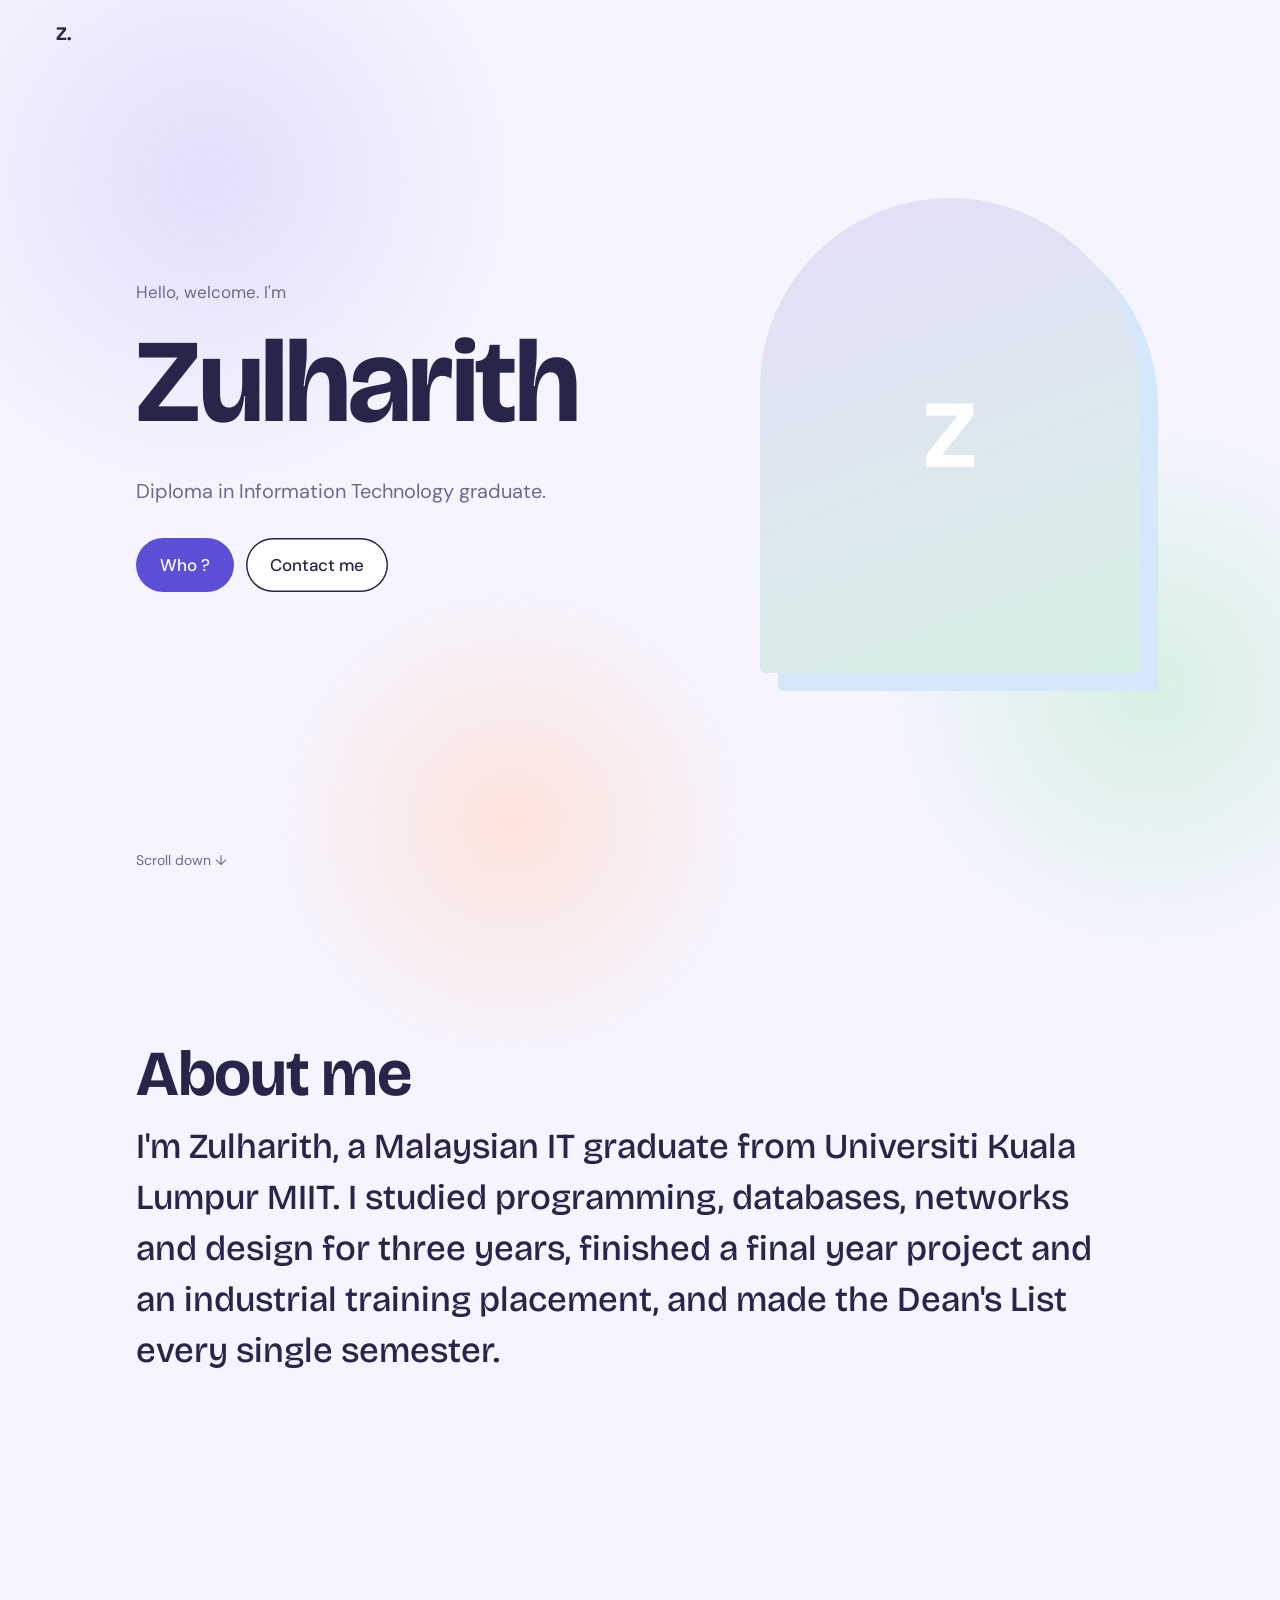
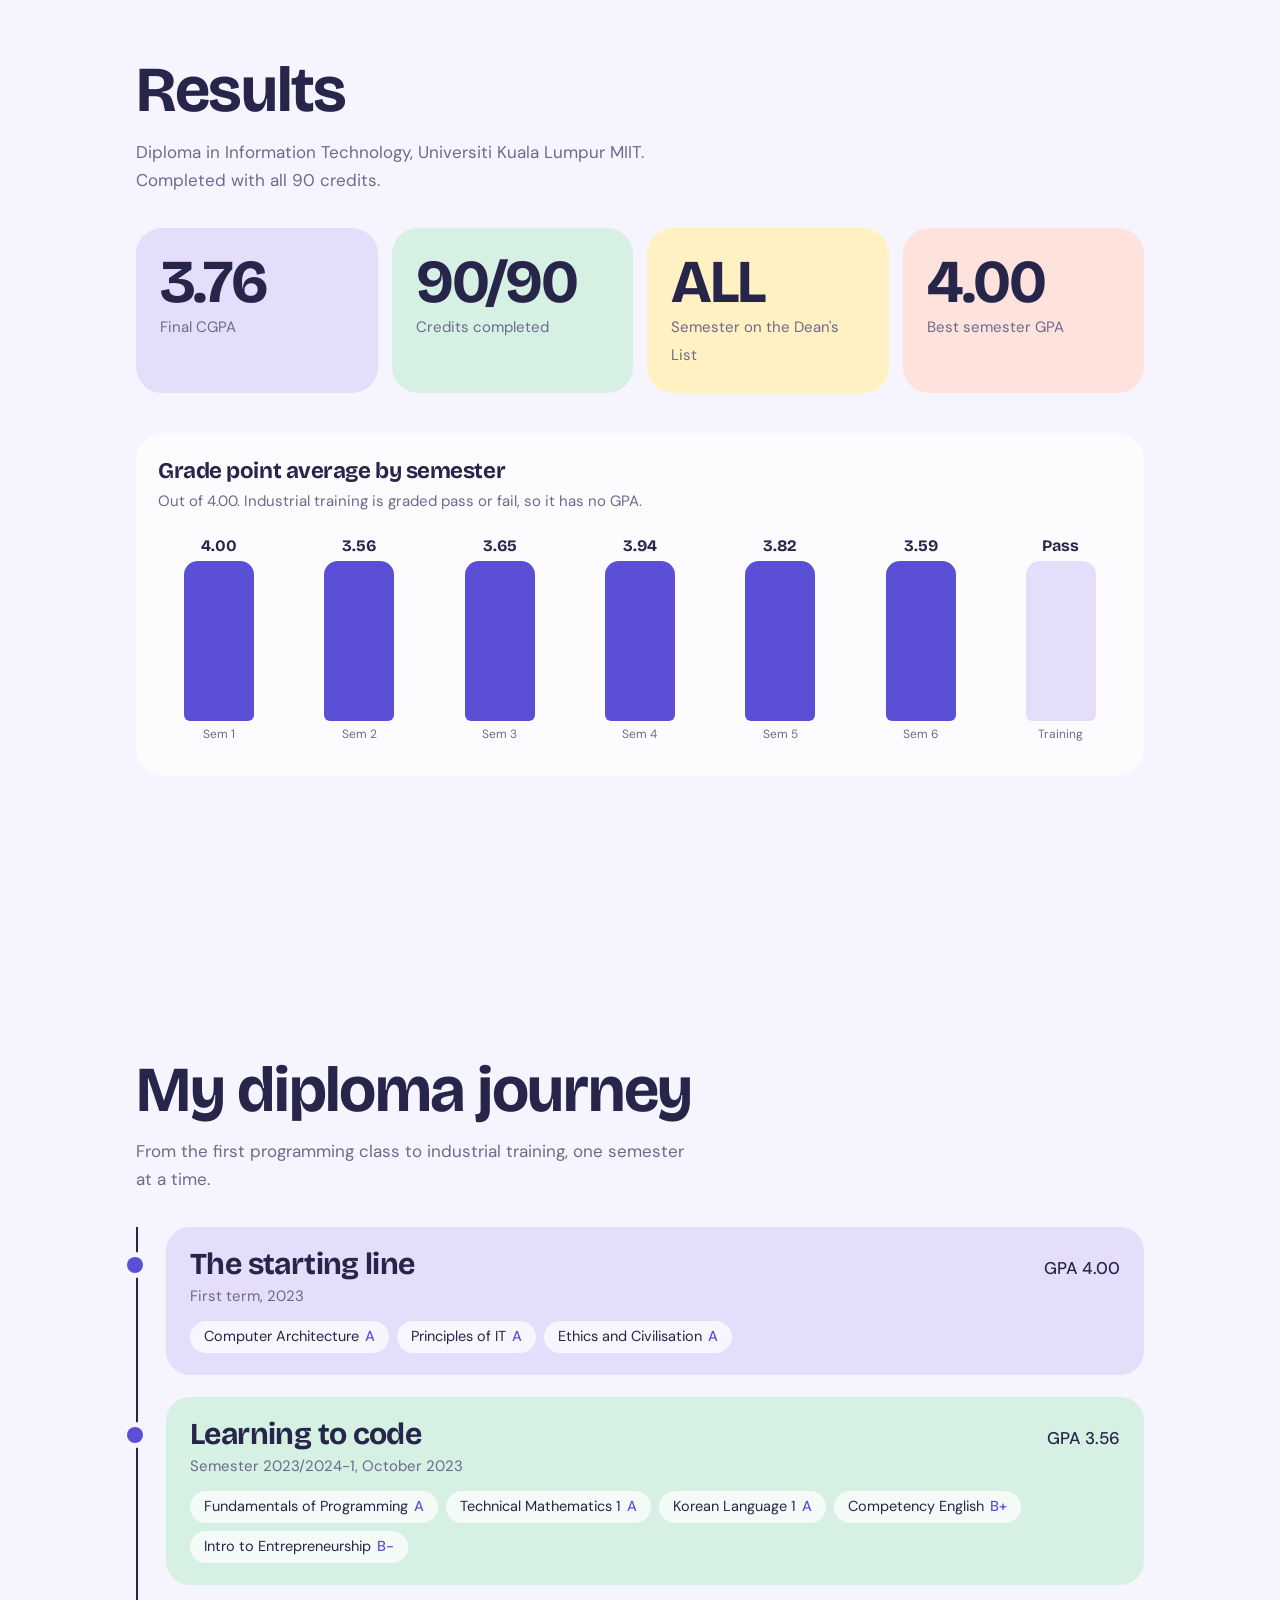
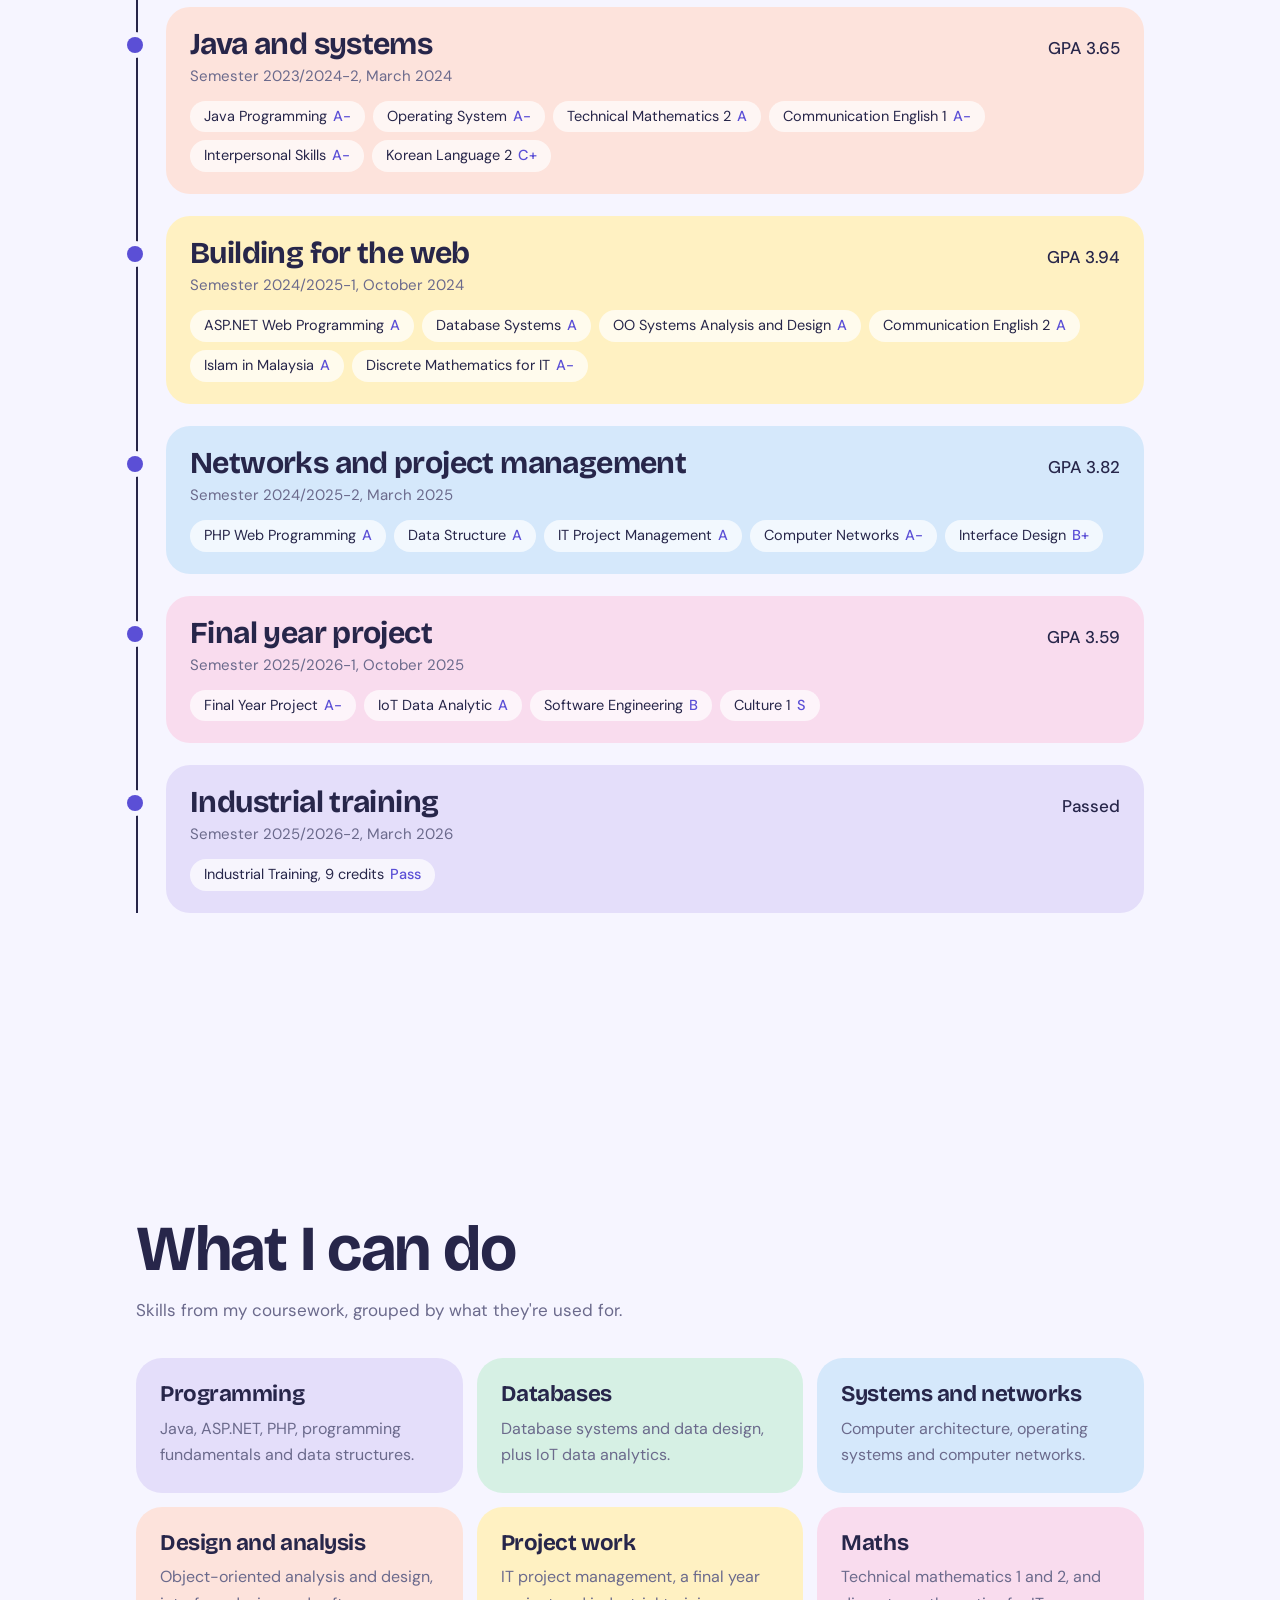
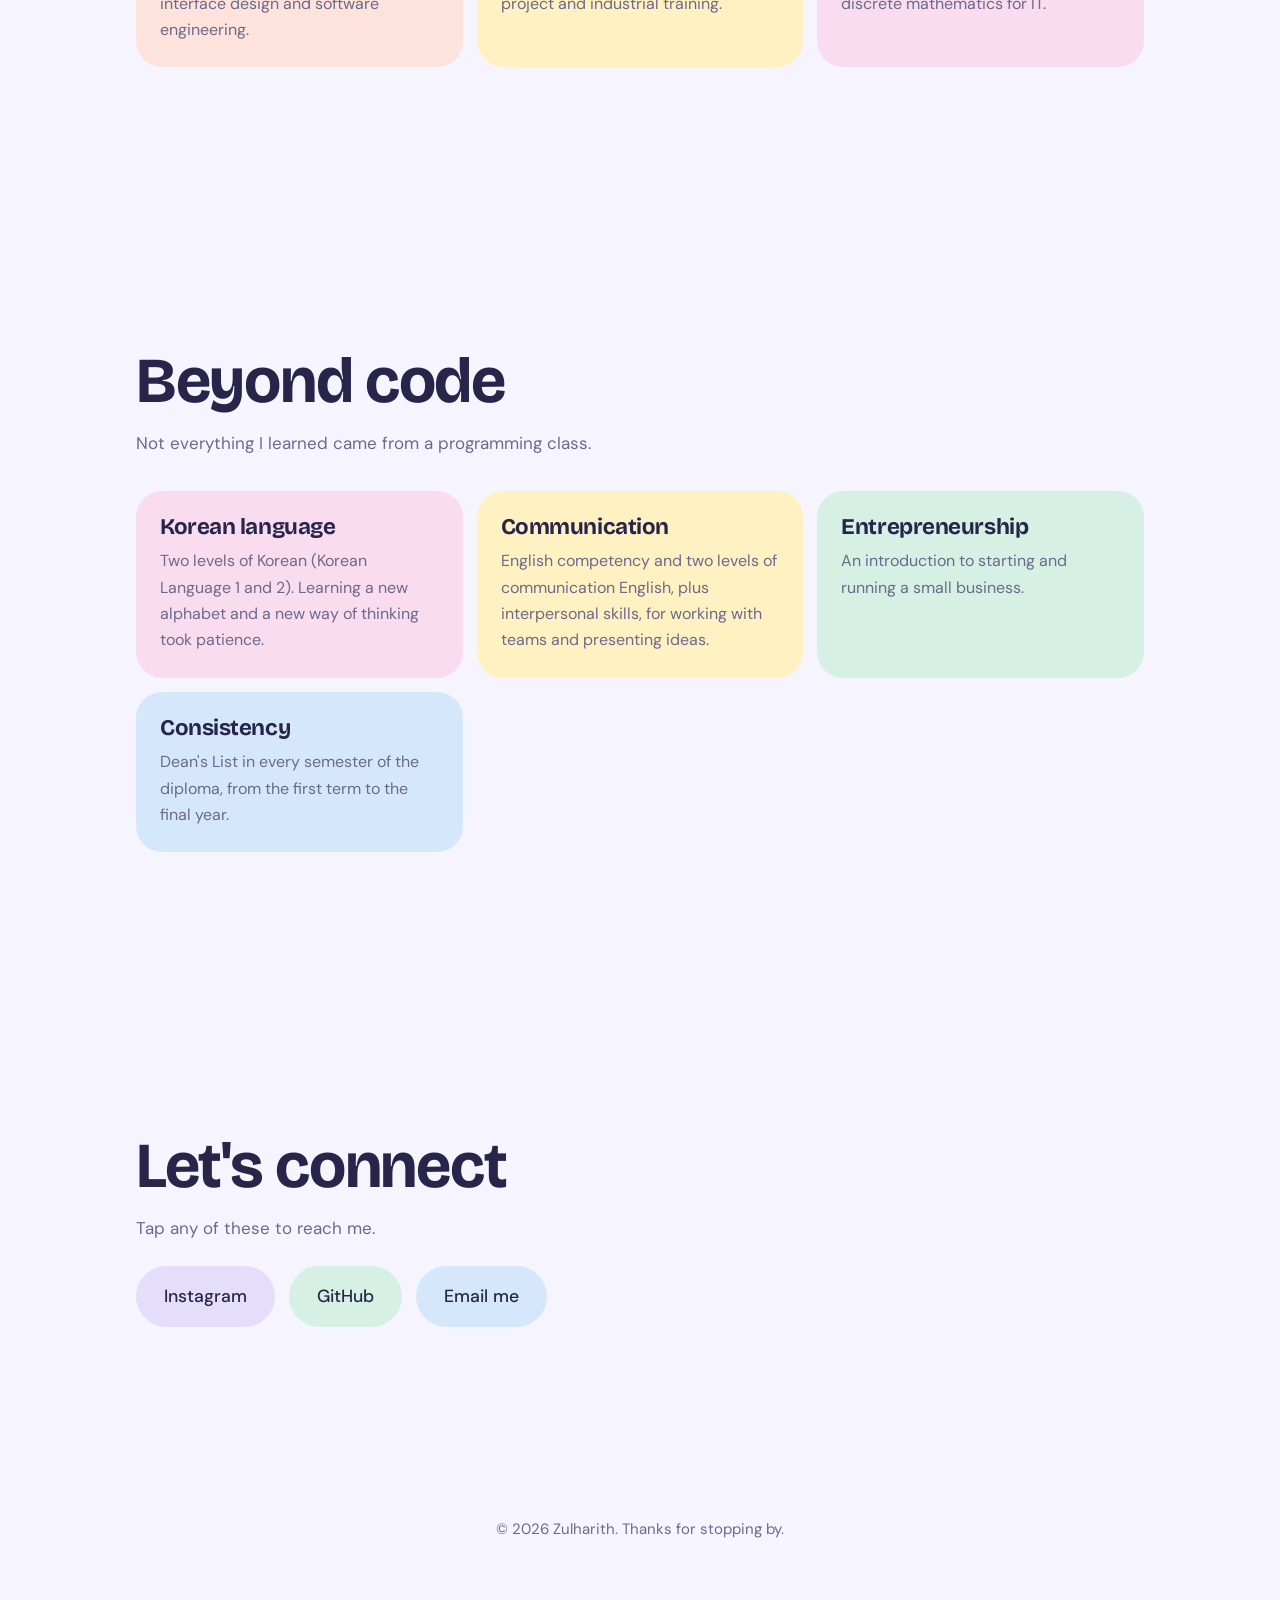
==== index.html @ 6a406c54 "Update index.html" ====
<!DOCTYPE html>
<html lang="en">
<head>
<meta charset="utf-8">
<meta name="viewport" content="width=device-width, initial-scale=1">
<title>Zulharith | Diploma in IT Portfolio</title>
<meta name="description" content="Zulharith's portfolio: Diploma in Information Technology, UniKL MIIT. CGPA 3.76, Dean's List every semester.">
<meta name="theme-color" content="#f6f5ff">
<meta property="og:type" content="website">
<meta property="og:url" content="https://zulharith.me">
<meta property="og:title" content="Zulharith | Diploma in IT Portfolio">
<meta property="og:description" content="Diploma in Information Technology, UniKL MIIT. CGPA 3.76, Dean's List every semester.">
<meta name="twitter:card" content="summary">
<link rel="icon" href="data:image/svg+xml,%3Csvg xmlns='http://www.w3.org/2000/svg' viewBox='0 0 64 64'%3E%3Crect width='64' height='64' rx='16' fill='%235b4fd6'/%3E%3Cpath d='M20 20h24L20 44h24' fill='none' stroke='white' stroke-width='6.5' stroke-linecap='round' stroke-linejoin='round'/%3E%3C/svg%3E">
<link rel="preconnect" href="https://fonts.googleapis.com">
<link rel="preconnect" href="https://fonts.gstatic.com" crossorigin>
<link href="https://fonts.googleapis.com/css2?family=Bricolage+Grotesque:opsz,wght@12..96,500;12..96,700&family=DM+Sans:wght@400;500&display=swap" rel="stylesheet">
<script>document.documentElement.className="js"</script>
<style>
:root{--bg:#f6f5ff;--ink:#27264a;--muted:#6b6a8c;--lilac:#e4defa;--mint:#d6f0e4;--sky:#d5e8fb;--peach:#fde3dc;--butter:#fff1c2;--rose:#f9dcee;--accent:#5b4fd6;color-scheme:light}
*{box-sizing:border-box}
html{scroll-behavior:smooth}
body{margin:0;background:#f6f5ff;color:var(--ink);font:17px/1.65 "DM Sans",system-ui,sans-serif;overflow-x:hidden}
.bgl{position:fixed;inset:0;z-index:-2;opacity:0;transition:opacity 1s ease;pointer-events:none}
.bgl.on{opacity:1}
h1,h2,h3{font-family:"Bricolage Grotesque",system-ui,sans-serif;line-height:1.05;margin:0;letter-spacing:-.02em}
a{color:inherit}
:focus-visible{outline:3px solid var(--accent);outline-offset:3px;border-radius:8px}
.blobs{position:fixed;inset:0;z-index:-1;pointer-events:none}
.blob{position:absolute;border-radius:50%;will-change:transform;transform:translate3d(0,0,0);background:radial-gradient(circle,var(--c) 0%,transparent 68%)}
.b1{--c:var(--lilac);width:52vmax;height:52vmax;top:-12vmax;left:-10vmax}
.b2{--c:var(--mint);width:44vmax;height:44vmax;top:45vh;right:-12vmax}
.b3{--c:var(--peach);width:40vmax;height:40vmax;bottom:-14vmax;left:20vw}
header{position:fixed;top:0;left:0;right:0;display:flex;justify-content:space-between;align-items:center;padding:18px clamp(18px,5vw,56px);z-index:5}
header a{text-decoration:none;font-weight:500}
header .logo{font-family:"Bricolage Grotesque",sans-serif;font-weight:700;font-size:1.2rem}
section{padding:clamp(80px,12vw,140px) clamp(18px,5vw,56px);max-width:1120px;margin:0 auto}
#top{position:relative;min-height:100svh;display:grid;grid-template-columns:1.2fr .8fr;gap:40px;align-items:center;padding-top:110px}
.hi{color:var(--muted);margin:0 0 14px}
h1{font-size:clamp(3.2rem,10vw,7.4rem);font-weight:700}
.js #name .plain{display:none}
h1 .l{display:inline-block;transform:translateY(110%);opacity:0;animation:rise .9s cubic-bezier(.2,.8,.2,1) forwards;animation-delay:calc(var(--i)*70ms + 150ms)}
h1 span.wrap{display:inline-block;overflow:hidden;vertical-align:top;padding-bottom:.08em}
@keyframes rise{to{transform:none;opacity:1}}
.tag{font-size:1.25rem;max-width:32ch;margin:22px 0 30px;color:var(--muted)}
.btns{display:flex;gap:12px;flex-wrap:wrap}
.btn{display:inline-block;text-decoration:none;padding:13px 24px;border-radius:999px;font-weight:500;transition:transform .25s}
.btn:hover{transform:translateY(-3px)}
.btn.main{background:var(--accent);color:#fff}
.btn.alt{background:#fff;box-shadow:inset 0 0 0 1.5px var(--ink)}
.photo{position:relative;justify-self:center;width:min(100%,380px)}
.photo::before{content:"";position:absolute;inset:18px -18px -18px 18px;background:var(--sky);border-radius:999px 999px 28px 28px}
.frame{position:relative;transform:translate3d(0,0,0);aspect-ratio:4/5;border-radius:999px 999px 28px 28px;overflow:hidden;background:linear-gradient(160deg,var(--lilac),var(--mint));display:grid;place-items:center;font:700 6rem "Bricolage Grotesque",sans-serif;color:#fff}
.frame img{position:absolute;inset:0;width:100%;height:100%;object-fit:cover}
.scrollcue{position:absolute;bottom:28px;left:clamp(18px,5vw,56px);color:var(--muted);font-size:14px}
h2{font-size:clamp(2.2rem,6vw,4rem);margin-bottom:14px}
.lead{color:var(--muted);max-width:46ch;margin:0 0 34px}
.about p{font-size:clamp(1.4rem,3.4vw,2.2rem);line-height:1.45;max-width:28em;font-family:"Bricolage Grotesque",sans-serif;font-weight:500;margin:0}
.about .w{opacity:.2;transition:opacity .4s}
.about .w.on{opacity:1}
.stats{display:grid;grid-template-columns:repeat(auto-fit,minmax(200px,1fr));gap:14px;margin-bottom:40px}
.stat{background:var(--c);border-radius:26px;padding:24px}
.stat b{display:block;font:700 clamp(2.6rem,6vw,3.8rem)/1 "Bricolage Grotesque",sans-serif;letter-spacing:-.03em}
.stat span{color:var(--muted);font-size:15px}
.trend{background:rgba(255,255,255,.7);border-radius:28px;padding:26px 22px 20px}
.trend h3{font-size:1.4rem;margin-bottom:4px}
.bars{display:grid;grid-template-columns:repeat(7,1fr);gap:clamp(6px,2vw,18px);align-items:end;height:220px;margin-top:22px}
.bar{display:flex;flex-direction:column;justify-content:flex-end;align-items:center;height:100%;gap:6px;text-align:center}
.bar i{display:block;width:100%;max-width:70px;border-radius:14px 14px 6px 6px;background:var(--accent);height:0;transition:height 1.1s cubic-bezier(.2,.8,.2,1)}
.bar.in i{height:var(--h)}
.bar b{font:700 1rem "Bricolage Grotesque",sans-serif}
.bar small{color:var(--muted);font-size:12px;line-height:1.2;min-height:2.4em}
.bar.na i{background:var(--lilac)}
.tl{position:relative;margin-top:10px;padding-left:28px;border-left:2px solid var(--ink)}
.step{position:relative;margin-bottom:22px;background:var(--c);border-radius:24px;padding:22px 24px}
.step::before{content:"";position:absolute;left:-39px;top:30px;width:16px;height:16px;border-radius:50%;background:var(--accent);box-shadow:0 0 0 5px var(--bg)}
.step .hd{display:flex;justify-content:space-between;gap:12px;flex-wrap:wrap;align-items:baseline}
.step h3{font-size:clamp(1.4rem,3vw,1.9rem)}
.step .gp{font-weight:500}
.step .when{color:var(--muted);font-size:15px;margin:2px 0 12px}
.step ul{list-style:none;margin:0;padding:0;display:flex;flex-wrap:wrap;gap:8px}
.step li{background:rgba(255,255,255,.7);border-radius:999px;padding:4px 14px;font-size:14.5px}
.step li b{color:var(--accent);margin-left:6px;font-weight:500}
.step p{margin:12px 0 0;color:var(--muted);font-size:15.5px}
.row,.step,.stat,.trend{transition:transform .8s cubic-bezier(.2,.8,.2,1),opacity .8s}
.pre{opacity:0;transform:translateY(30px)}
.skills{display:grid;grid-template-columns:repeat(auto-fit,minmax(250px,1fr));gap:14px}
.sk{background:var(--c);border-radius:26px;padding:24px}
.sk h3{font-size:1.4rem;margin-bottom:10px}
.sk p{margin:0;color:var(--muted);font-size:16px}
.more{display:grid;grid-template-columns:repeat(auto-fit,minmax(260px,1fr));gap:14px;margin-top:14px}
.links{display:flex;flex-wrap:wrap;gap:14px;margin-top:10px}
.pill{display:flex;align-items:center;gap:10px;padding:16px 28px;border-radius:999px;background:var(--c);text-decoration:none;font-weight:500;font-size:1.1rem;transition:transform .25s}
.pill:hover{transform:translateY(-4px) rotate(-1.5deg)}
footer{text-align:center;color:var(--muted);padding:50px 20px 60px;font-size:15px}
@media (max-width:760px){
#top{grid-template-columns:1fr;gap:56px;padding-top:100px}
.photo{width:min(78%,320px)}
.scrollcue{display:none}
.tl{padding-left:20px}.step::before{left:-31px}
.bars{height:180px}
.bar small{font-size:10.5px}
}
@media (prefers-reduced-motion:reduce){
html{scroll-behavior:auto}
h1 .l{animation:none;transform:none;opacity:1}
.pre{opacity:1;transform:none}
.about .w{opacity:1}
.bar i{transition:none}
}
</style>
</head>
<body>
<div class="blobs" aria-hidden="true"><div class="blob b1" data-s=".08"></div><div class="blob b2" data-s="-.12"></div><div class="blob b3" data-s=".05"></div></div>

<header><a class="logo" href="#top">Z.</a></header>

<section id="top" data-bg="#f6f5ff">
  <div>
    <p class="hi">Hello, welcome. I'm</p>
    <h1 aria-label="Zulharith" id="name"><span class="plain">Zulharith</span></h1>
    <p class="tag">Diploma in Information Technology graduate.</p>
    <div class="btns">
      <a class="btn main" href="#about">Who ?</a>
      <a class="btn alt" href="#connect">Contact me</a>
    </div>
  </div>
  <div class="photo">
    <div class="frame" id="frame">Z<img src="photo.jpg" alt="Photo of Zulharith" onerror="this.remove()"></div>
  </div>
  <span class="scrollcue">Scroll down ↓</span>
</section>

<section id="about" class="about" data-bg="#eef0ff">
  <h2>About me</h2>
  <p id="aboutText">I'm Zulharith, a Malaysian IT graduate from Universiti Kuala Lumpur MIIT. I studied programming, databases, networks and design for three years, finished a final year project and an industrial training placement, and made the Dean's List every single semester.</p>
</section>

<section id="results" data-bg="#e9f6f0">
  <h2>Results</h2>
  <p class="lead">Diploma in Information Technology, Universiti Kuala Lumpur MIIT. Completed with all 90 credits.</p>
  <div class="stats">
    <div class="stat pre" style="--c:var(--lilac)"><b>3.76</b><span>Final CGPA</span></div>
    <div class="stat pre" style="--c:var(--mint)"><b>90/90</b><span>Credits completed</span></div>
    <div class="stat pre" style="--c:var(--butter)"><b>ALL</b><span>Semester on the Dean's List</span></div>
    <div class="stat pre" style="--c:var(--peach)"><b>4.00</b><span>Best semester GPA</span></div>
  </div>
  <div class="trend pre">
    <h3>Grade point average by semester</h3>
    <span class="muted" style="color:var(--muted);font-size:15px">Out of 4.00. Industrial training is graded pass or fail, so it has no GPA.</span>
    <div class="bars" id="bars">
      <div class="bar" style="--h:100%"><b>4.00</b><i></i><small>Sem 1</small></div>
      <div class="bar" style="--h:89%"><b>3.56</b><i></i><small>Sem 2</small></div>
      <div class="bar" style="--h:91%"><b>3.65</b><i></i><small>Sem 3</small></div>
      <div class="bar" style="--h:98.5%"><b>3.94</b><i></i><small>Sem 4</small></div>
      <div class="bar" style="--h:95.5%"><b>3.82</b><i></i><small>Sem 5</small></div>
      <div class="bar" style="--h:90%"><b>3.59</b><i></i><small>Sem 6</small></div>
      <div class="bar na" style="--h:100%"><b>Pass</b><i></i><small>Training</small></div>
    </div>
  </div>
</section>

<section id="journey" data-bg="#eaf2fd">
  <h2>My diploma journey</h2>
  <p class="lead">From the first programming class to industrial training, one semester at a time.</p>
  <div class="tl">
    <div class="step pre" style="--c:var(--lilac)">
      <div class="hd"><h3>The starting line</h3><span class="gp">GPA 4.00</span></div>
      <div class="when">First term, 2023</div>
      <ul><li>Computer Architecture<b>A</b></li><li>Principles of IT<b>A</b></li><li>Ethics and Civilisation<b>A</b></li></ul>
    </div>
    <div class="step pre" style="--c:var(--mint)">
      <div class="hd"><h3>Learning to code</h3><span class="gp">GPA 3.56</span></div>
      <div class="when">Semester 2023/2024-1, October 2023</div>
      <ul><li>Fundamentals of Programming<b>A</b></li><li>Technical Mathematics 1<b>A</b></li><li>Korean Language 1<b>A</b></li><li>Competency English<b>B+</b></li><li>Intro to Entrepreneurship<b>B-</b></li></ul>
    </div>
    <div class="step pre" style="--c:var(--peach)">
      <div class="hd"><h3>Java and systems</h3><span class="gp">GPA 3.65</span></div>
      <div class="when">Semester 2023/2024-2, March 2024</div>
      <ul><li>Java Programming<b>A-</b></li><li>Operating System<b>A-</b></li><li>Technical Mathematics 2<b>A</b></li><li>Communication English 1<b>A-</b></li><li>Interpersonal Skills<b>A-</b></li><li>Korean Language 2<b>C+</b></li></ul>
    </div>
    <div class="step pre" style="--c:var(--butter)">
      <div class="hd"><h3>Building for the web</h3><span class="gp">GPA 3.94</span></div>
      <div class="when">Semester 2024/2025-1, October 2024</div>
      <ul><li>ASP.NET Web Programming<b>A</b></li><li>Database Systems<b>A</b></li><li>OO Systems Analysis and Design<b>A</b></li><li>Communication English 2<b>A</b></li><li>Islam in Malaysia<b>A</b></li><li>Discrete Mathematics for IT<b>A-</b></li></ul>
    </div>
    <div class="step pre" style="--c:var(--sky)">
      <div class="hd"><h3>Networks and project management</h3><span class="gp">GPA 3.82</span></div>
      <div class="when">Semester 2024/2025-2, March 2025</div>
      <ul><li>PHP Web Programming<b>A</b></li><li>Data Structure<b>A</b></li><li>IT Project Management<b>A</b></li><li>Computer Networks<b>A-</b></li><li>Interface Design<b>B+</b></li></ul>
    </div>
    <div class="step pre" style="--c:var(--rose)">
      <div class="hd"><h3>Final year project</h3><span class="gp">GPA 3.59</span></div>
      <div class="when">Semester 2025/2026-1, October 2025</div>
      <ul><li>Final Year Project<b>A-</b></li><li>IoT Data Analytic<b>A</b></li><li>Software Engineering<b>B</b></li><li>Culture 1<b>S</b></li></ul>
    </div>
    <div class="step pre" style="--c:var(--lilac)">
      <div class="hd"><h3>Industrial training</h3><span class="gp">Passed</span></div>
      <div class="when">Semester 2025/2026-2, March 2026</div>
      <ul><li>Industrial Training, 9 credits<b>Pass</b></li></ul>
    </div>
  </div>
</section>

<section id="skills" data-bg="#fdf6e8">
  <h2>What I can do</h2>
  <p class="lead">Skills from my coursework, grouped by what they're used for.</p>
  <div class="skills">
    <div class="sk pre" style="--c:var(--lilac)"><h3>Programming</h3><p>Java, ASP.NET, PHP, programming fundamentals and data structures.</p></div>
    <div class="sk pre" style="--c:var(--mint)"><h3>Databases</h3><p>Database systems and data design, plus IoT data analytics.</p></div>
    <div class="sk pre" style="--c:var(--sky)"><h3>Systems and networks</h3><p>Computer architecture, operating systems and computer networks.</p></div>
    <div class="sk pre" style="--c:var(--peach)"><h3>Design and analysis</h3><p>Object-oriented analysis and design, interface design and software engineering.</p></div>
    <div class="sk pre" style="--c:var(--butter)"><h3>Project work</h3><p>IT project management, a final year project and industrial training.</p></div>
    <div class="sk pre" style="--c:var(--rose)"><h3>Maths</h3><p>Technical mathematics 1 and 2, and discrete mathematics for IT.</p></div>
  </div>
</section>

<section id="beyond" data-bg="#fdf1ee">
  <h2>Beyond code</h2>
  <p class="lead">Not everything I learned came from a programming class.</p>
  <div class="skills">
    <div class="sk pre" style="--c:var(--rose)"><h3>Korean language</h3><p>Two levels of Korean (Korean Language 1 and 2). Learning a new alphabet and a new way of thinking took patience.</p></div>
    <div class="sk pre" style="--c:var(--butter)"><h3>Communication</h3><p>English competency and two levels of communication English, plus interpersonal skills, for working with teams and presenting ideas.</p></div>
    <div class="sk pre" style="--c:var(--mint)"><h3>Entrepreneurship</h3><p>An introduction to starting and running a small business.</p></div>
    <div class="sk pre" style="--c:var(--sky)"><h3>Consistency</h3><p>Dean's List in every semester of the diploma, from the first term to the final year.</p></div>
  </div>
</section>

<section id="connect" data-bg="#f6f0fb">
  <h2>Let's connect</h2>
  <p style="color:var(--muted);margin:0 0 24px">Tap any of these to reach me.</p>
  <div class="links">
    <a class="pill" style="--c:var(--lilac)" href="https://instagram.com/imnotzul" target="_blank" rel="noopener">Instagram</a>
    <a class="pill" style="--c:var(--mint)" href="https://github.com/callmerisss" target="_blank" rel="noopener">GitHub</a>
    <a class="pill" style="--c:var(--sky)" href="mailto:zzzick123@gmail.com">Email me</a>
  </div>
</section>

<footer>© <span id="yr">2026</span> Zulharith. Thanks for stopping by.</footer>

<script>
// 1. Name letters rise on load
const name=document.getElementById("name");
name.textContent="";
[..."Zulharith"].forEach((c,i)=>{const w=document.createElement("span");w.className="wrap";w.setAttribute("aria-hidden","true");const l=document.createElement("span");l.className="l";l.style.setProperty("--i",i);l.textContent=c;w.appendChild(l);name.appendChild(w)});
document.getElementById("yr").textContent=new Date().getFullYear();

// 2. About text lights up word by word while scrolling
const at=document.getElementById("aboutText");
at.innerHTML=at.textContent.split(" ").map(w=>`<span class="w">${w}</span>`).join(" ");
const words=[...at.querySelectorAll(".w")];

// 3. Parallax + about words
const blobs=[...document.querySelectorAll(".blob")],frame=document.getElementById("frame");
const calm=matchMedia("(prefers-reduced-motion:reduce)").matches;
const speeds=blobs.map(b=>b.dataset.s*-4);
let tick=false,aTop=0,aH=1,vh=innerHeight,lit=0;
function measure(){vh=innerHeight;const r=at.getBoundingClientRect();aTop=r.top+scrollY;aH=r.height}
function frameUpdate(){
  const y=scrollY;
  if(!calm){
    for(let i=0;i<blobs.length;i++)blobs[i].style.transform="translate3d(0,"+(y*speeds[i]).toFixed(1)+"px,0)";
    frame.style.transform="translate3d(0,"+(Math.min(y,vh)*-.06).toFixed(1)+"px,0)";
  }
  const p=Math.min(1,Math.max(0,(vh*.85-(aTop-y))/(aH+vh*.35)));
  const n=Math.min(words.length,Math.ceil(p*1.1*words.length));
  while(lit<n)words[lit++].classList.add("on");
  while(lit>n)words[--lit].classList.remove("on");
  tick=false;
}
addEventListener("scroll",()=>{if(!tick){tick=true;requestAnimationFrame(frameUpdate)}},{passive:true});
addEventListener("resize",()=>{measure();frameUpdate()});
addEventListener("load",()=>{measure();frameUpdate()});
measure();frameUpdate();

// 4. Background colour shifts between sections
const secs=[...document.querySelectorAll("section[data-bg]")];
const layers=secs.map((sec,i)=>{const d=document.createElement("div");d.className="bgl"+(i?"":" on");d.style.background=sec.dataset.bg;d.setAttribute("aria-hidden","true");document.body.prepend(d);return d});
const bgObs=new IntersectionObserver(es=>es.forEach(e=>{if(e.isIntersecting){const k=secs.indexOf(e.target);layers.forEach((l,i)=>l.classList.toggle("on",i===k))}}),{rootMargin:"-45% 0px -45% 0px"});
secs.forEach(s=>bgObs.observe(s));

// 5. Cards fade in; GPA bars grow
const bars=document.getElementById("bars");
const obs=new IntersectionObserver(es=>es.forEach(e=>{if(e.isIntersecting){e.target.classList.remove("pre");obs.unobserve(e.target)}}),{threshold:.15});
document.querySelectorAll(".pre").forEach(el=>obs.observe(el));
const barObs=new IntersectionObserver(es=>es.forEach(e=>{if(e.isIntersecting){[...bars.children].forEach((b,i)=>setTimeout(()=>b.classList.add("in"),i*90));barObs.disconnect()}}),{threshold:.4});
barObs.observe(bars);

// 6. Smooth anchor links
document.addEventListener("click",e=>{
  const a=e.target.closest('a[href^="#"]');
  if(!a||a.getAttribute("href")==="#")return;
  const t=document.querySelector(a.getAttribute("href"));
  if(!t)return;
  e.preventDefault();
  t.scrollIntoView({behavior:calm?"auto":"smooth"});
  history.replaceState(null,"",location.pathname+location.search);
});
if(location.hash)history.replaceState(null,"",location.pathname+location.search);
</script>
</body>
</html>
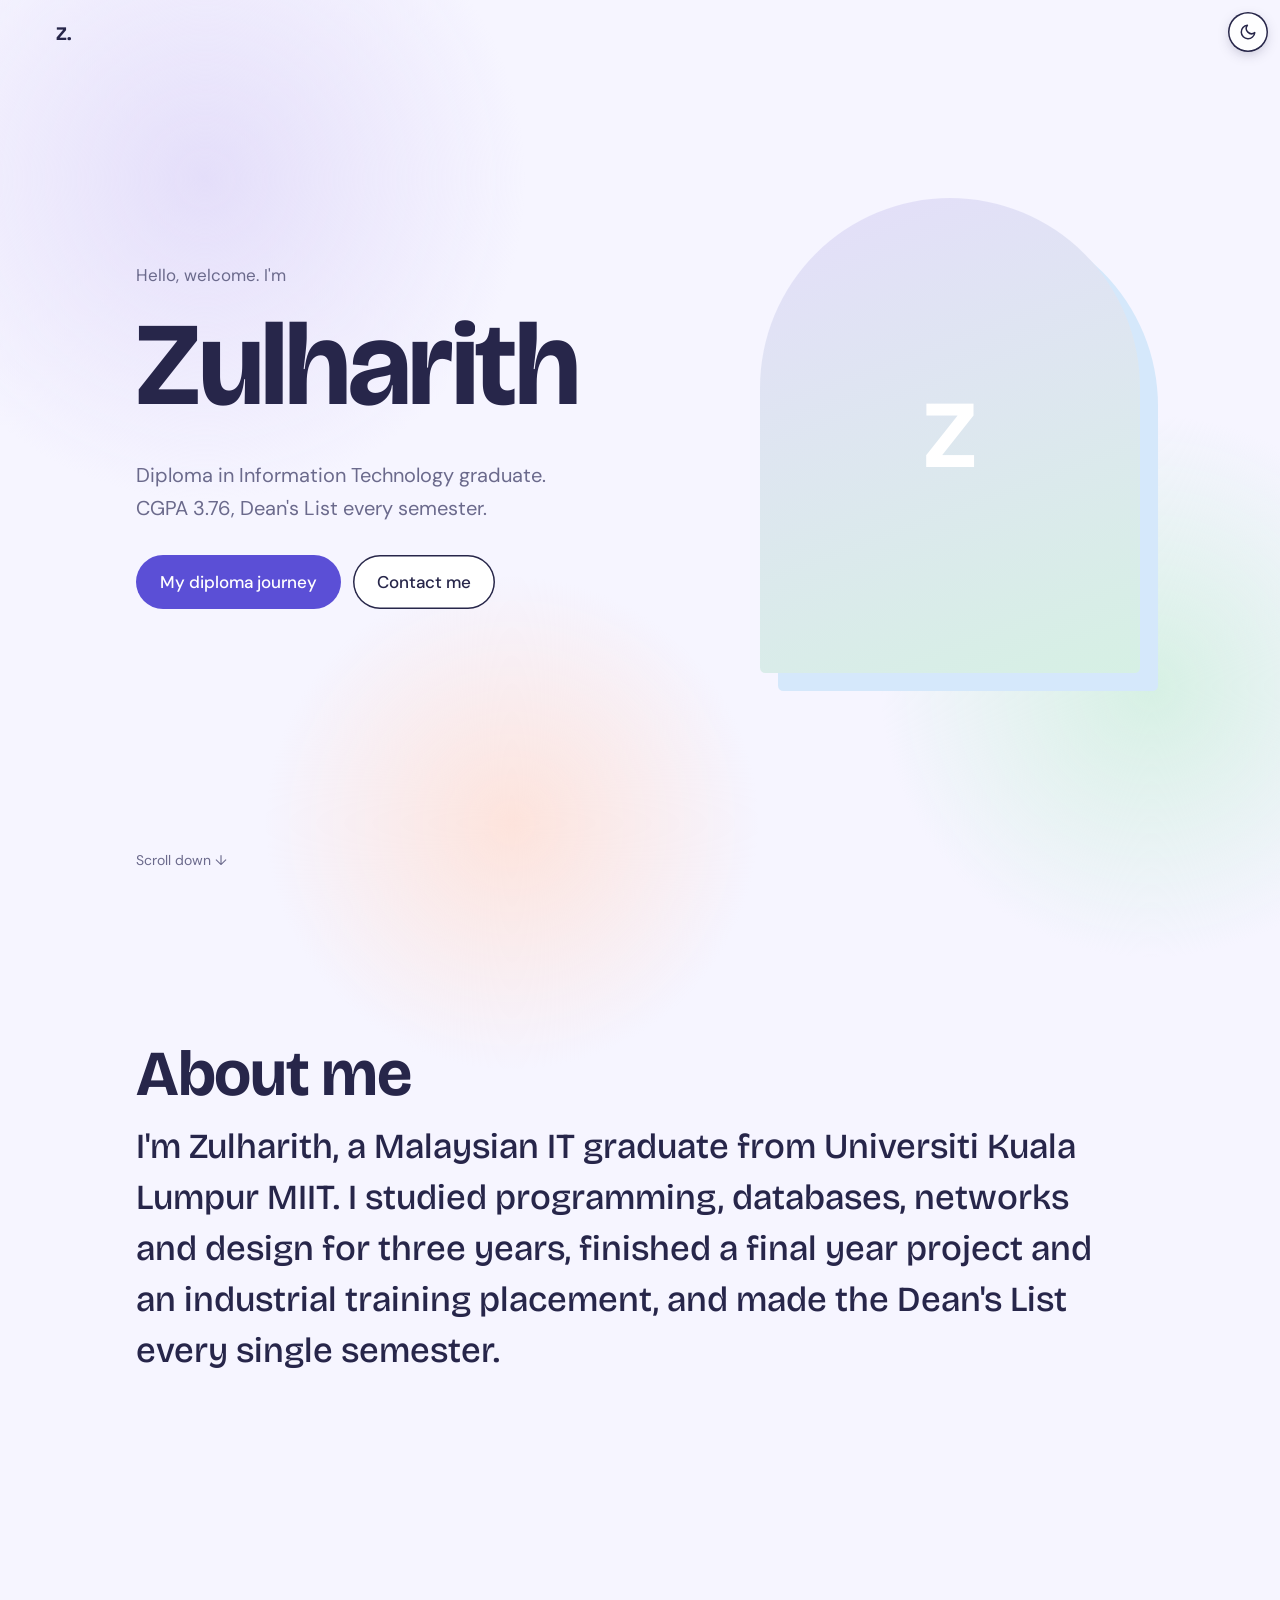
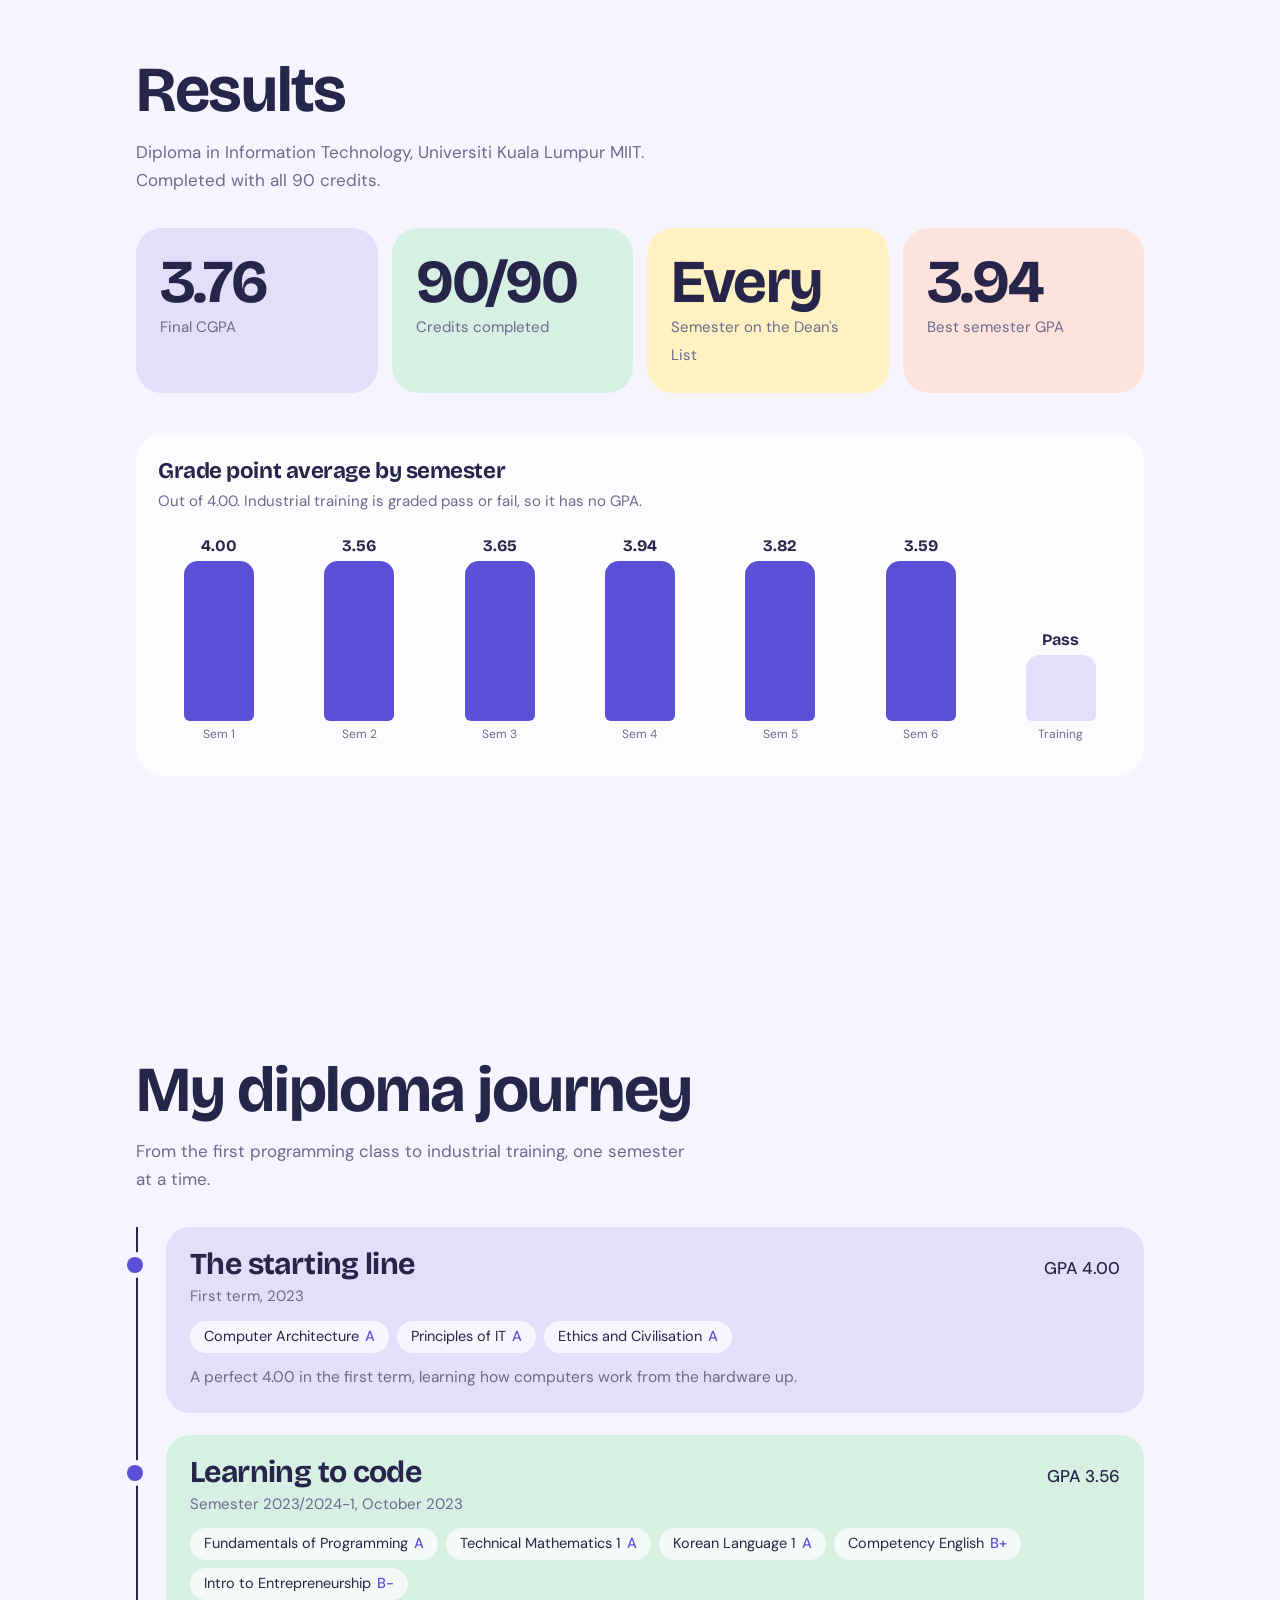
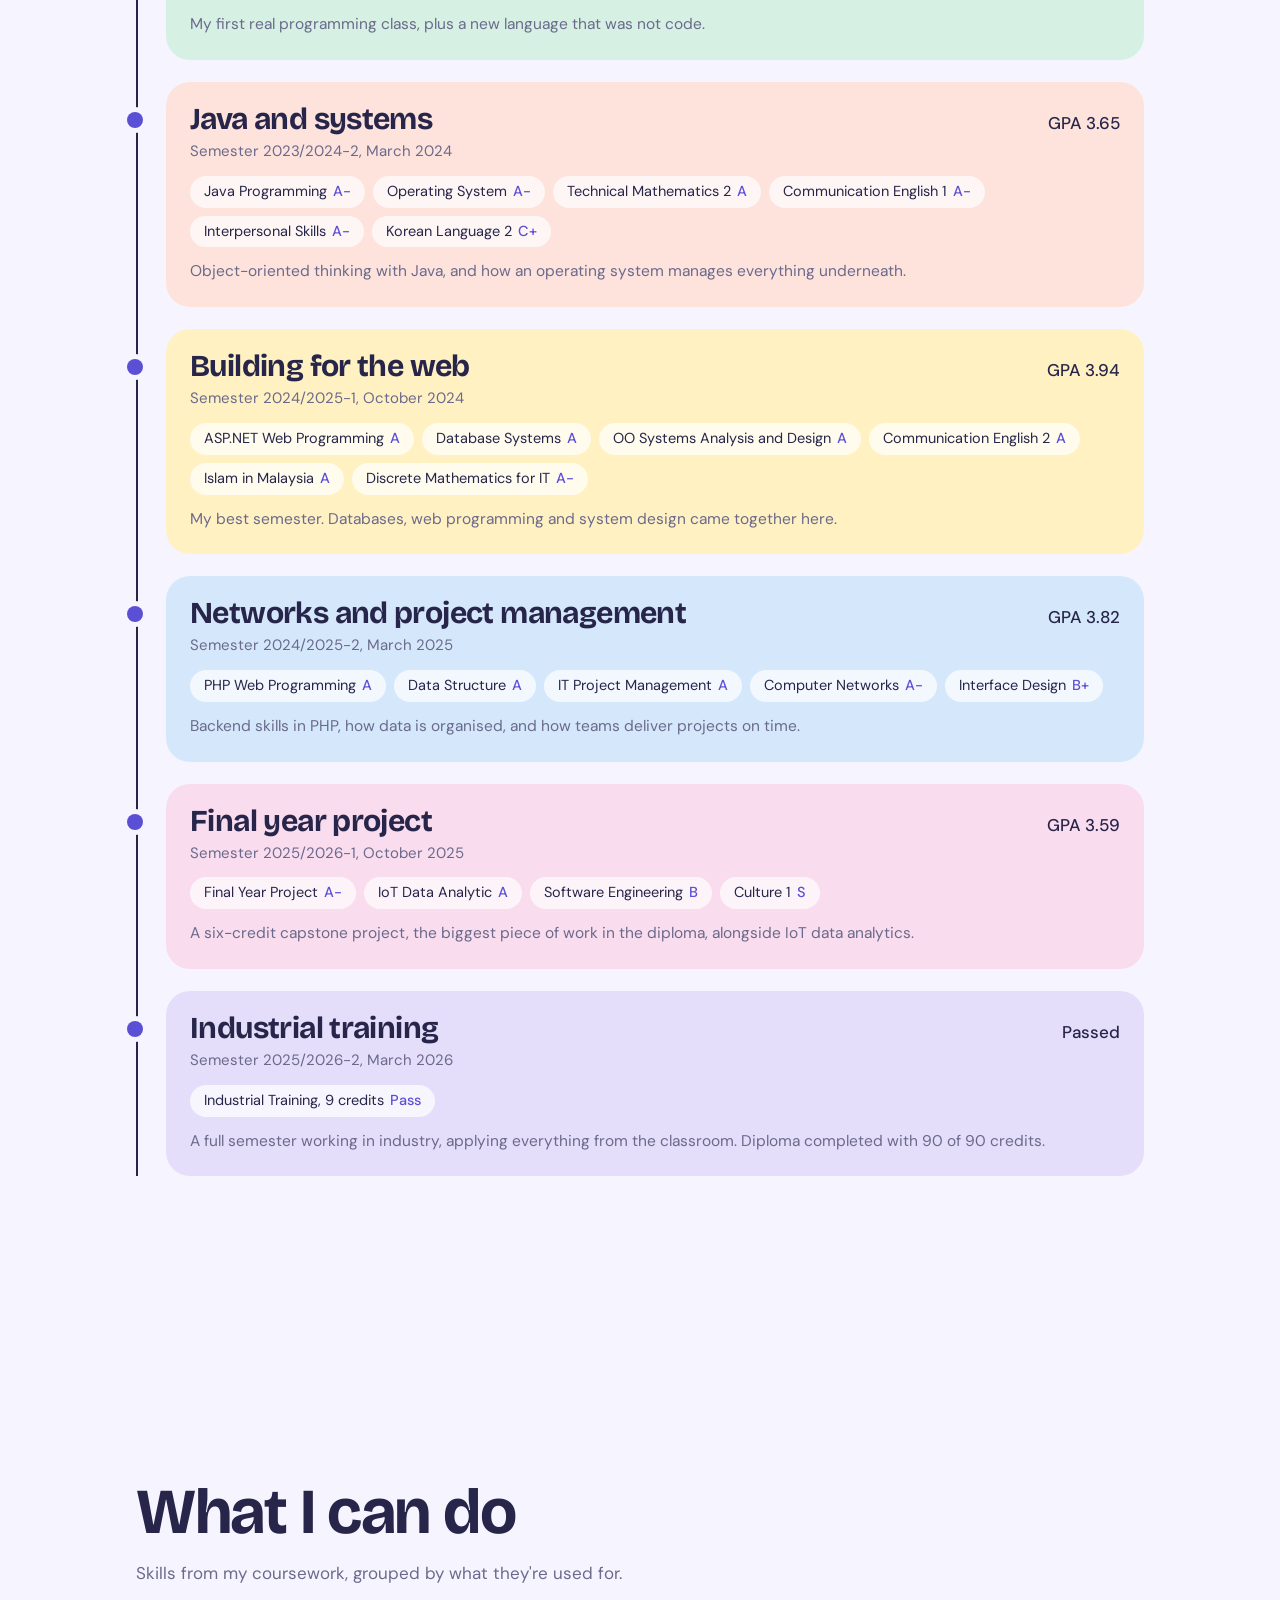
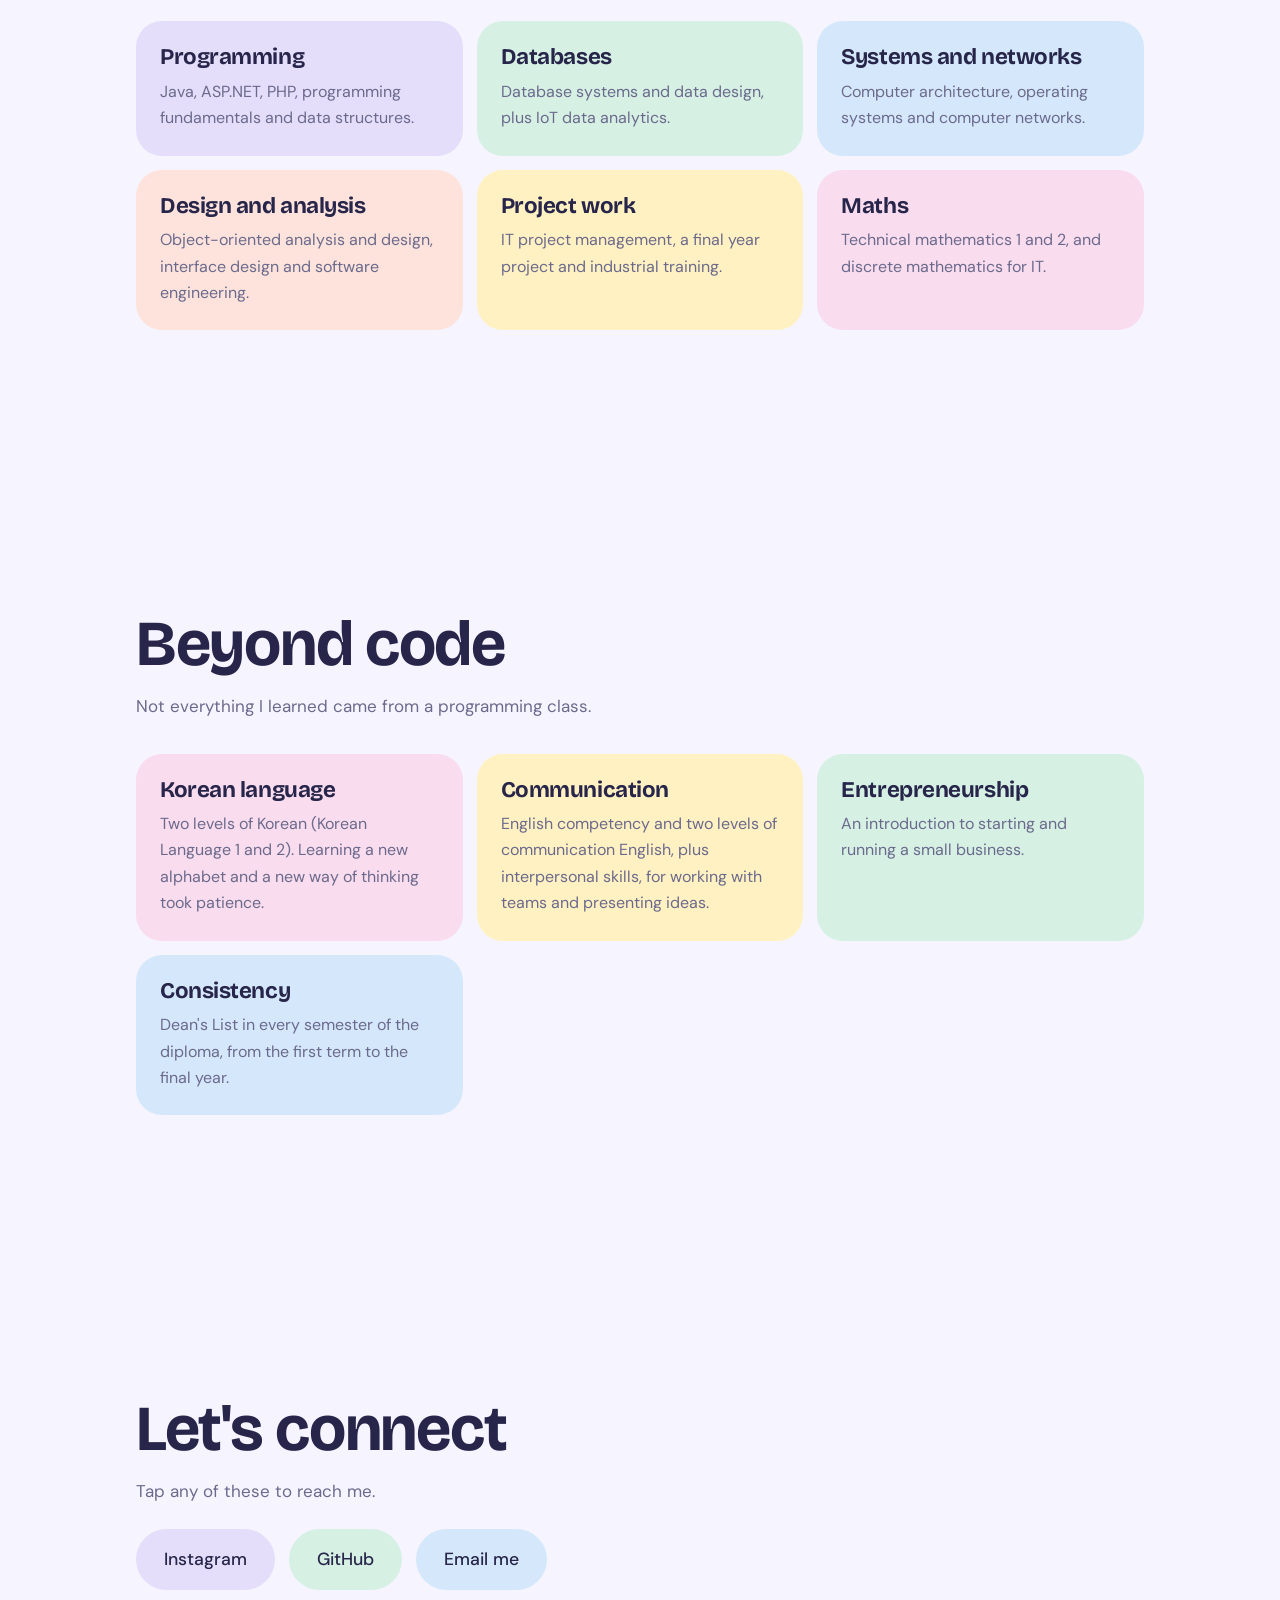
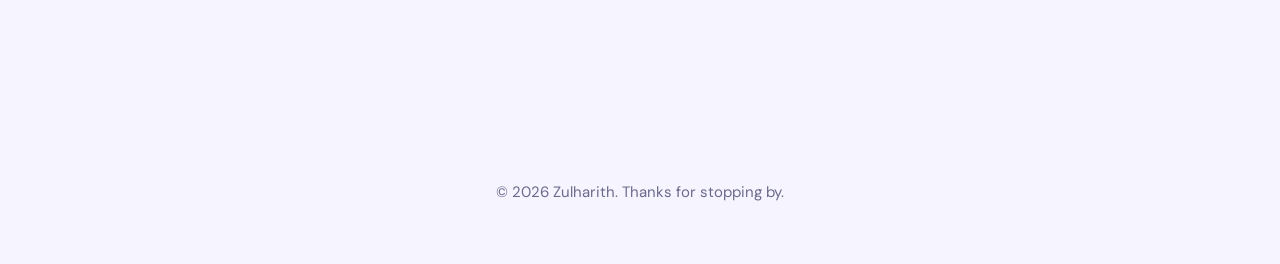
==== commit f09353e0: "Update index.html" ====
--- a/index.html
+++ b/index.html
@@ -1,7 +1,7 @@
 <!DOCTYPE html>
 <html lang="en">
 <head>
-<meta charset="utf-8">
+<meta charset="utf-8"><script src="theme.js"></script>
 <meta name="viewport" content="width=device-width, initial-scale=1">
 <title>Zulharith | Diploma in IT Portfolio</title>
 <meta name="description" content="Zulharith's portfolio: Diploma in Information Technology, UniKL MIIT. CGPA 3.76, Dean's List every semester.">
@@ -119,9 +119,9 @@
   <div>
     <p class="hi">Hello, welcome. I'm</p>
     <h1 aria-label="Zulharith" id="name"><span class="plain">Zulharith</span></h1>
-    <p class="tag">Diploma in Information Technology graduate.</p>
+    <p class="tag">Diploma in Information Technology graduate. CGPA 3.76, Dean's List every semester.</p>
     <div class="btns">
-      <a class="btn main" href="#about">Who ?</a>
+      <a class="btn main" href="#journey">My diploma journey</a>
       <a class="btn alt" href="#connect">Contact me</a>
     </div>
   </div>
@@ -142,8 +142,8 @@
   <div class="stats">
     <div class="stat pre" style="--c:var(--lilac)"><b>3.76</b><span>Final CGPA</span></div>
     <div class="stat pre" style="--c:var(--mint)"><b>90/90</b><span>Credits completed</span></div>
-    <div class="stat pre" style="--c:var(--butter)"><b>ALL</b><span>Semester on the Dean's List</span></div>
-    <div class="stat pre" style="--c:var(--peach)"><b>4.00</b><span>Best semester GPA</span></div>
+    <div class="stat pre" style="--c:var(--butter)"><b>Every</b><span>Semester on the Dean's List</span></div>
+    <div class="stat pre" style="--c:var(--peach)"><b>3.94</b><span>Best semester GPA</span></div>
   </div>
   <div class="trend pre">
     <h3>Grade point average by semester</h3>
@@ -155,7 +155,7 @@
       <div class="bar" style="--h:98.5%"><b>3.94</b><i></i><small>Sem 4</small></div>
       <div class="bar" style="--h:95.5%"><b>3.82</b><i></i><small>Sem 5</small></div>
       <div class="bar" style="--h:90%"><b>3.59</b><i></i><small>Sem 6</small></div>
-      <div class="bar na" style="--h:100%"><b>Pass</b><i></i><small>Training</small></div>
+      <div class="bar na" style="--h:30%"><b>Pass</b><i></i><small>Training</small></div>
     </div>
   </div>
 </section>
@@ -168,36 +168,43 @@
       <div class="hd"><h3>The starting line</h3><span class="gp">GPA 4.00</span></div>
       <div class="when">First term, 2023</div>
       <ul><li>Computer Architecture<b>A</b></li><li>Principles of IT<b>A</b></li><li>Ethics and Civilisation<b>A</b></li></ul>
+      <p>A perfect 4.00 in the first term, learning how computers work from the hardware up.</p>
     </div>
     <div class="step pre" style="--c:var(--mint)">
       <div class="hd"><h3>Learning to code</h3><span class="gp">GPA 3.56</span></div>
       <div class="when">Semester 2023/2024-1, October 2023</div>
       <ul><li>Fundamentals of Programming<b>A</b></li><li>Technical Mathematics 1<b>A</b></li><li>Korean Language 1<b>A</b></li><li>Competency English<b>B+</b></li><li>Intro to Entrepreneurship<b>B-</b></li></ul>
+      <p>My first real programming class, plus a new language that was not code.</p>
     </div>
     <div class="step pre" style="--c:var(--peach)">
       <div class="hd"><h3>Java and systems</h3><span class="gp">GPA 3.65</span></div>
       <div class="when">Semester 2023/2024-2, March 2024</div>
       <ul><li>Java Programming<b>A-</b></li><li>Operating System<b>A-</b></li><li>Technical Mathematics 2<b>A</b></li><li>Communication English 1<b>A-</b></li><li>Interpersonal Skills<b>A-</b></li><li>Korean Language 2<b>C+</b></li></ul>
+      <p>Object-oriented thinking with Java, and how an operating system manages everything underneath.</p>
     </div>
     <div class="step pre" style="--c:var(--butter)">
       <div class="hd"><h3>Building for the web</h3><span class="gp">GPA 3.94</span></div>
       <div class="when">Semester 2024/2025-1, October 2024</div>
       <ul><li>ASP.NET Web Programming<b>A</b></li><li>Database Systems<b>A</b></li><li>OO Systems Analysis and Design<b>A</b></li><li>Communication English 2<b>A</b></li><li>Islam in Malaysia<b>A</b></li><li>Discrete Mathematics for IT<b>A-</b></li></ul>
+      <p>My best semester. Databases, web programming and system design came together here.</p>
     </div>
     <div class="step pre" style="--c:var(--sky)">
       <div class="hd"><h3>Networks and project management</h3><span class="gp">GPA 3.82</span></div>
       <div class="when">Semester 2024/2025-2, March 2025</div>
       <ul><li>PHP Web Programming<b>A</b></li><li>Data Structure<b>A</b></li><li>IT Project Management<b>A</b></li><li>Computer Networks<b>A-</b></li><li>Interface Design<b>B+</b></li></ul>
+      <p>Backend skills in PHP, how data is organised, and how teams deliver projects on time.</p>
     </div>
     <div class="step pre" style="--c:var(--rose)">
       <div class="hd"><h3>Final year project</h3><span class="gp">GPA 3.59</span></div>
       <div class="when">Semester 2025/2026-1, October 2025</div>
       <ul><li>Final Year Project<b>A-</b></li><li>IoT Data Analytic<b>A</b></li><li>Software Engineering<b>B</b></li><li>Culture 1<b>S</b></li></ul>
+      <p>A six-credit capstone project, the biggest piece of work in the diploma, alongside IoT data analytics.</p>
     </div>
     <div class="step pre" style="--c:var(--lilac)">
       <div class="hd"><h3>Industrial training</h3><span class="gp">Passed</span></div>
       <div class="when">Semester 2025/2026-2, March 2026</div>
       <ul><li>Industrial Training, 9 credits<b>Pass</b></li></ul>
+      <p>A full semester working in industry, applying everything from the classroom. Diploma completed with 90 of 90 credits.</p>
     </div>
   </div>
 </section>
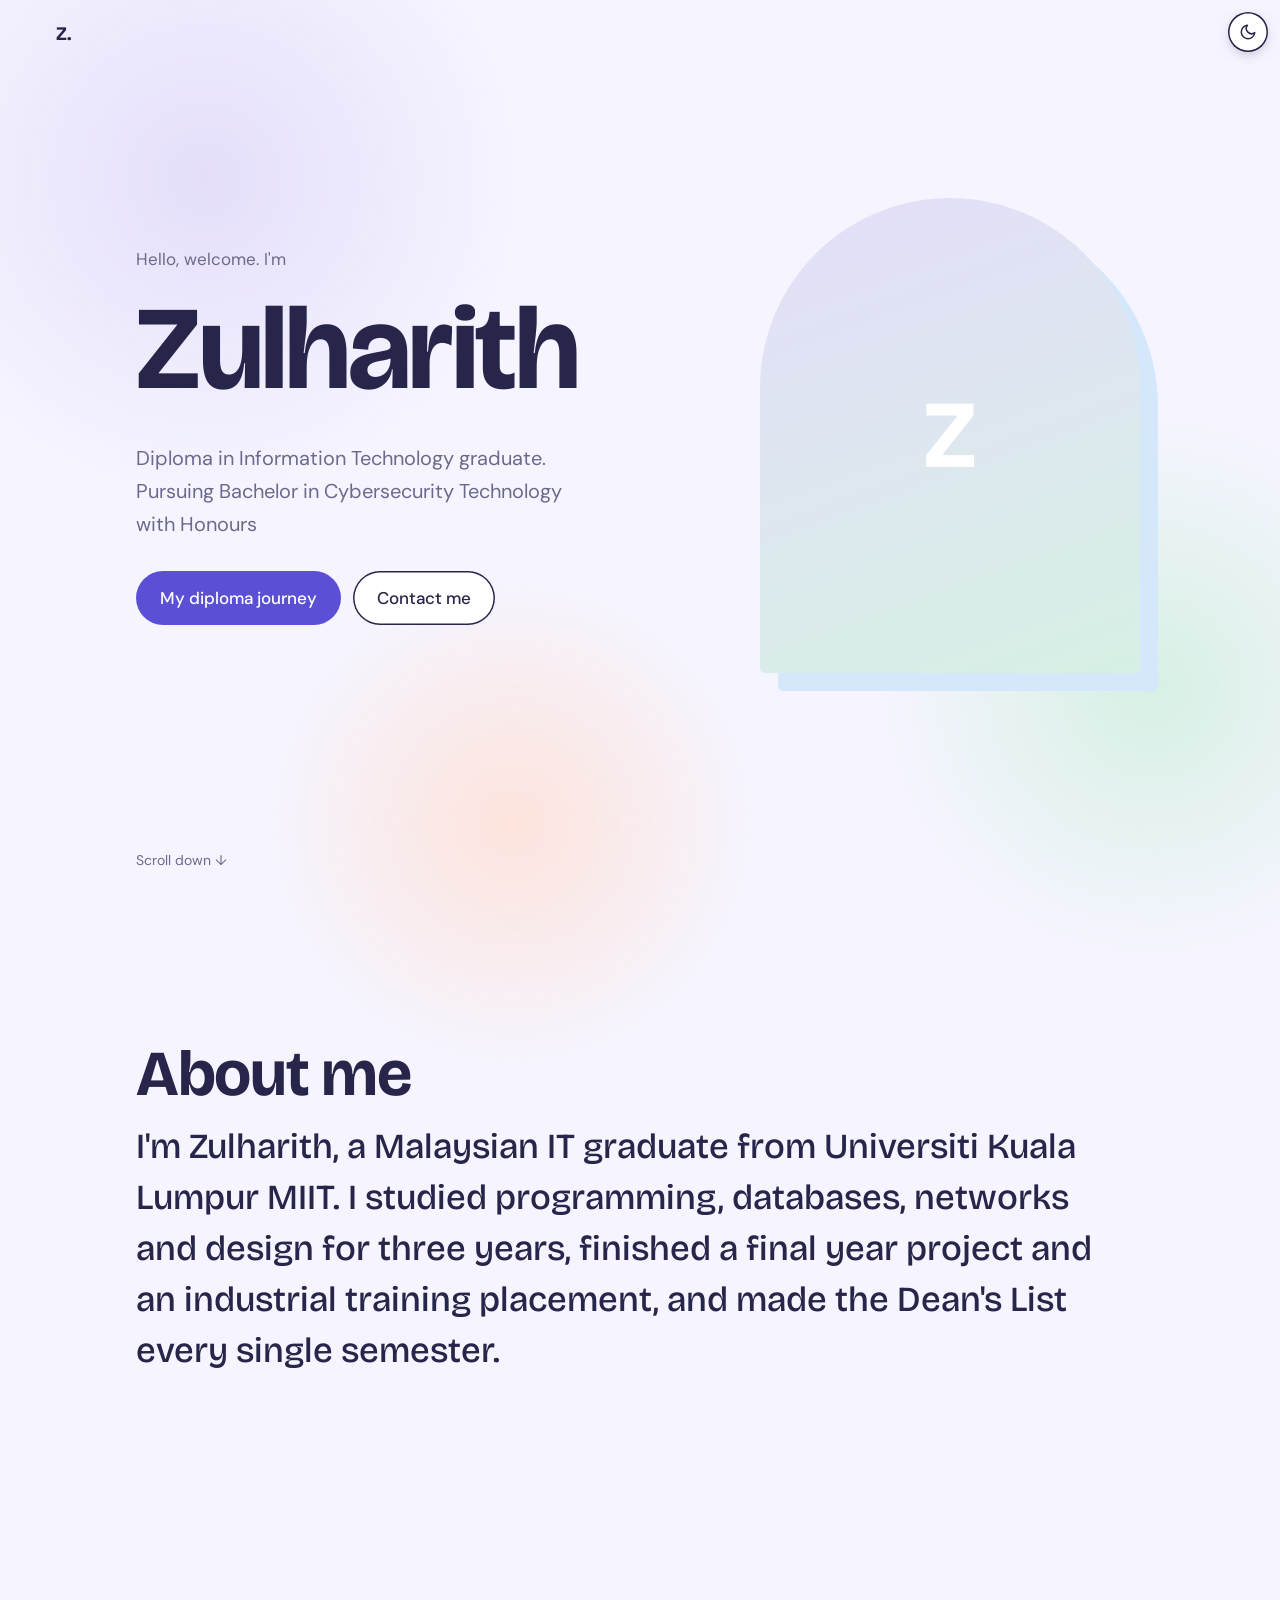
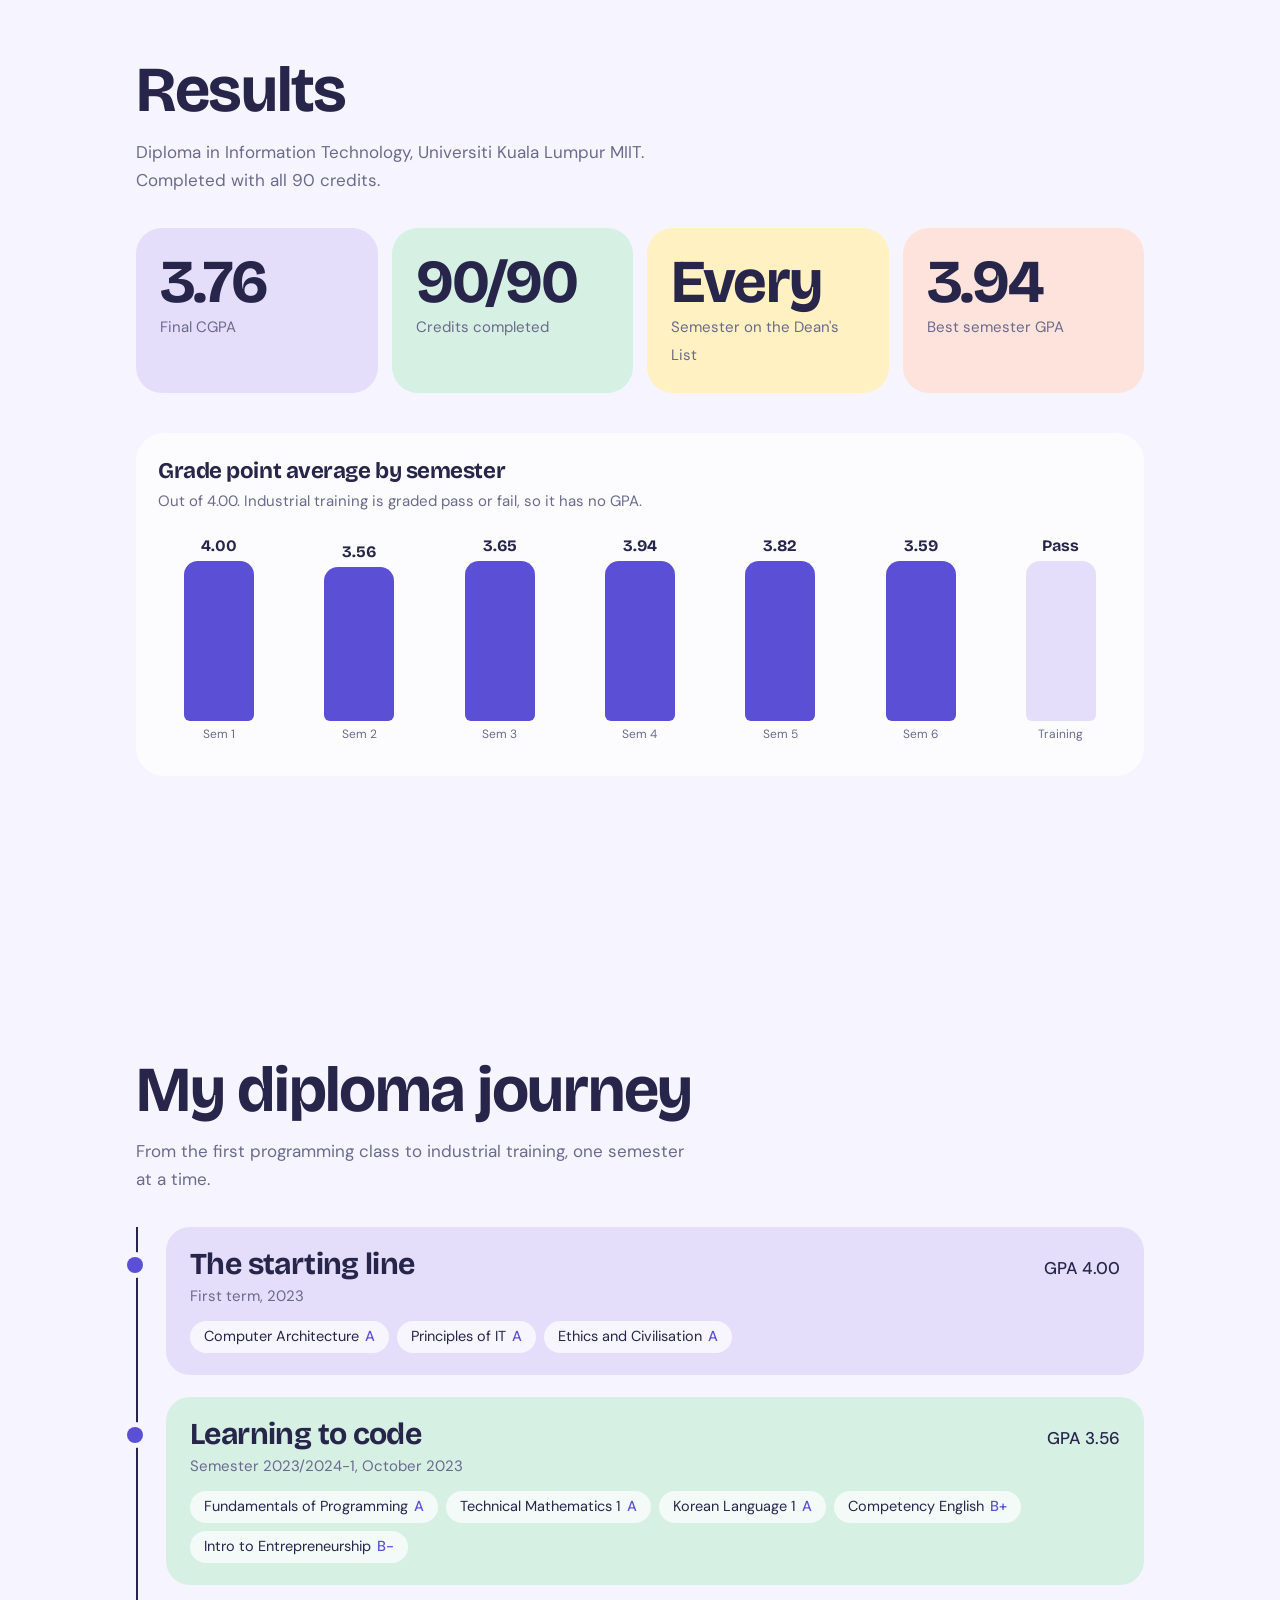
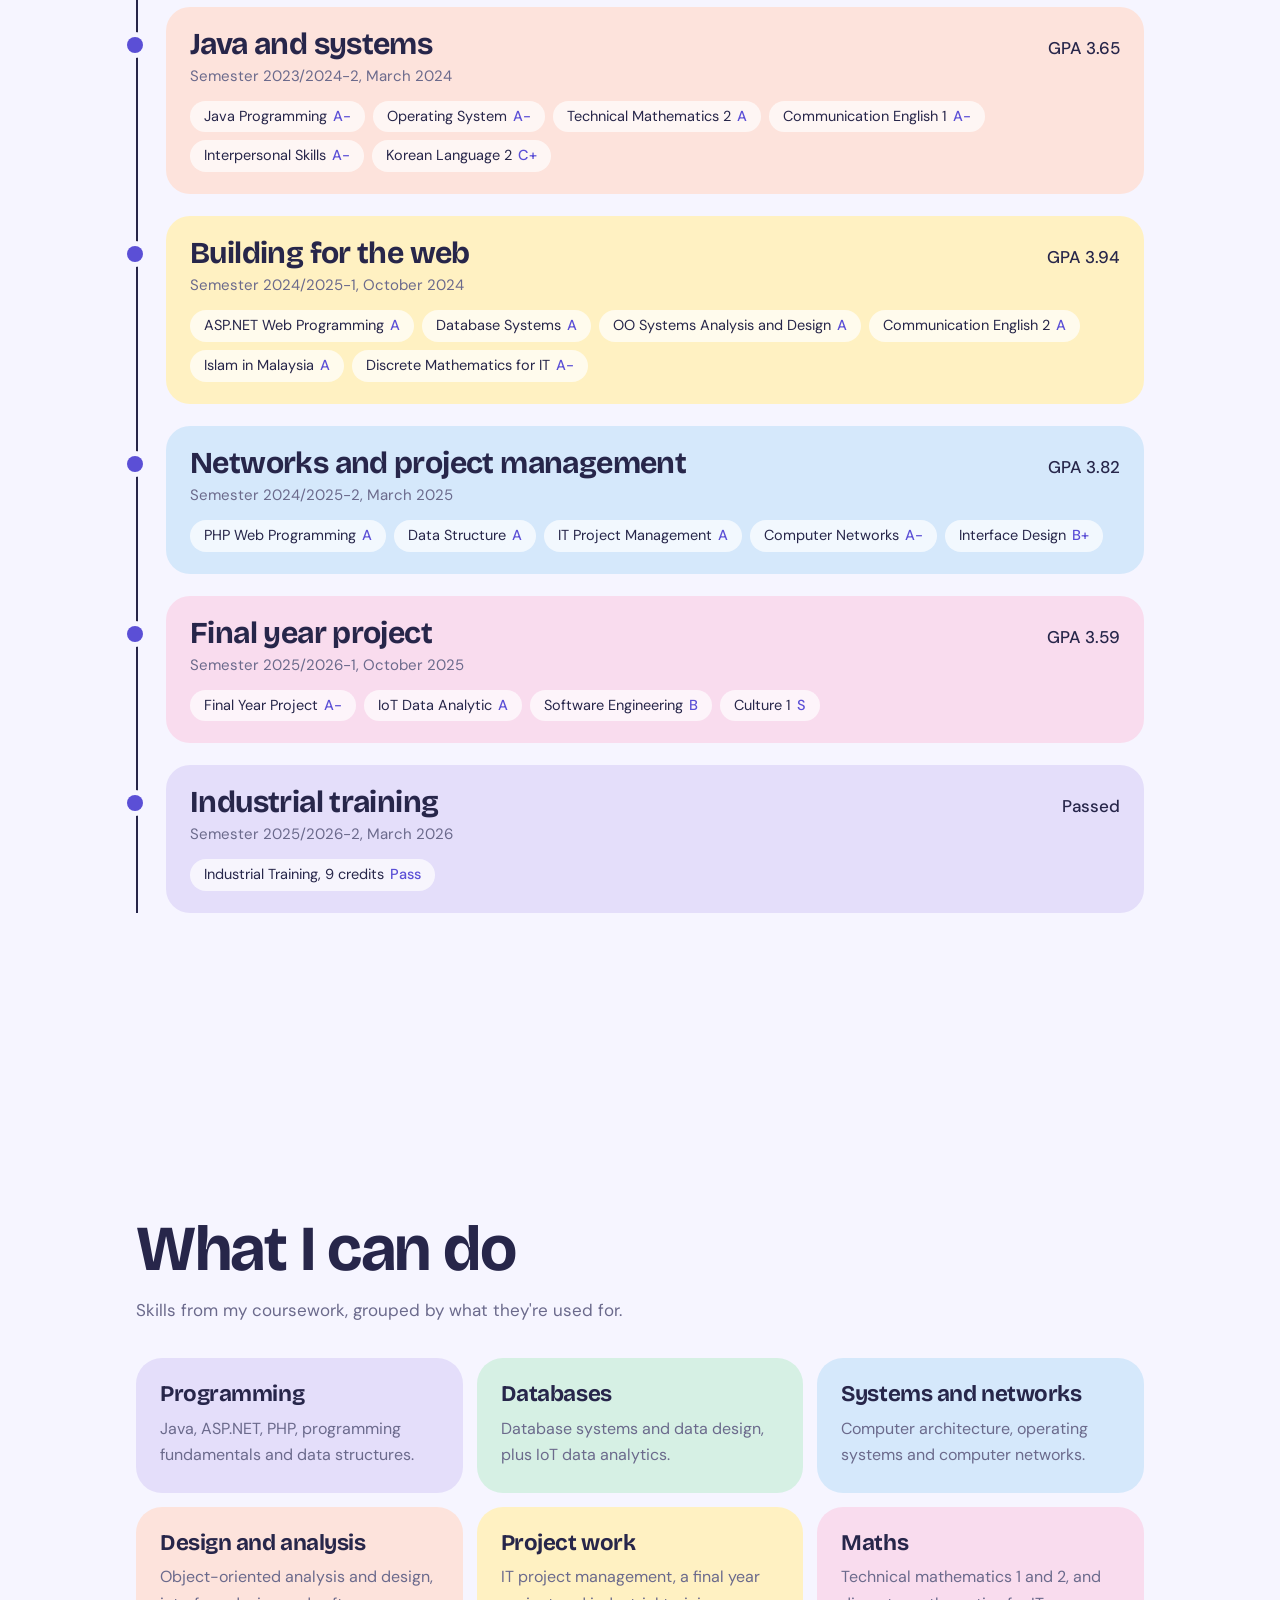
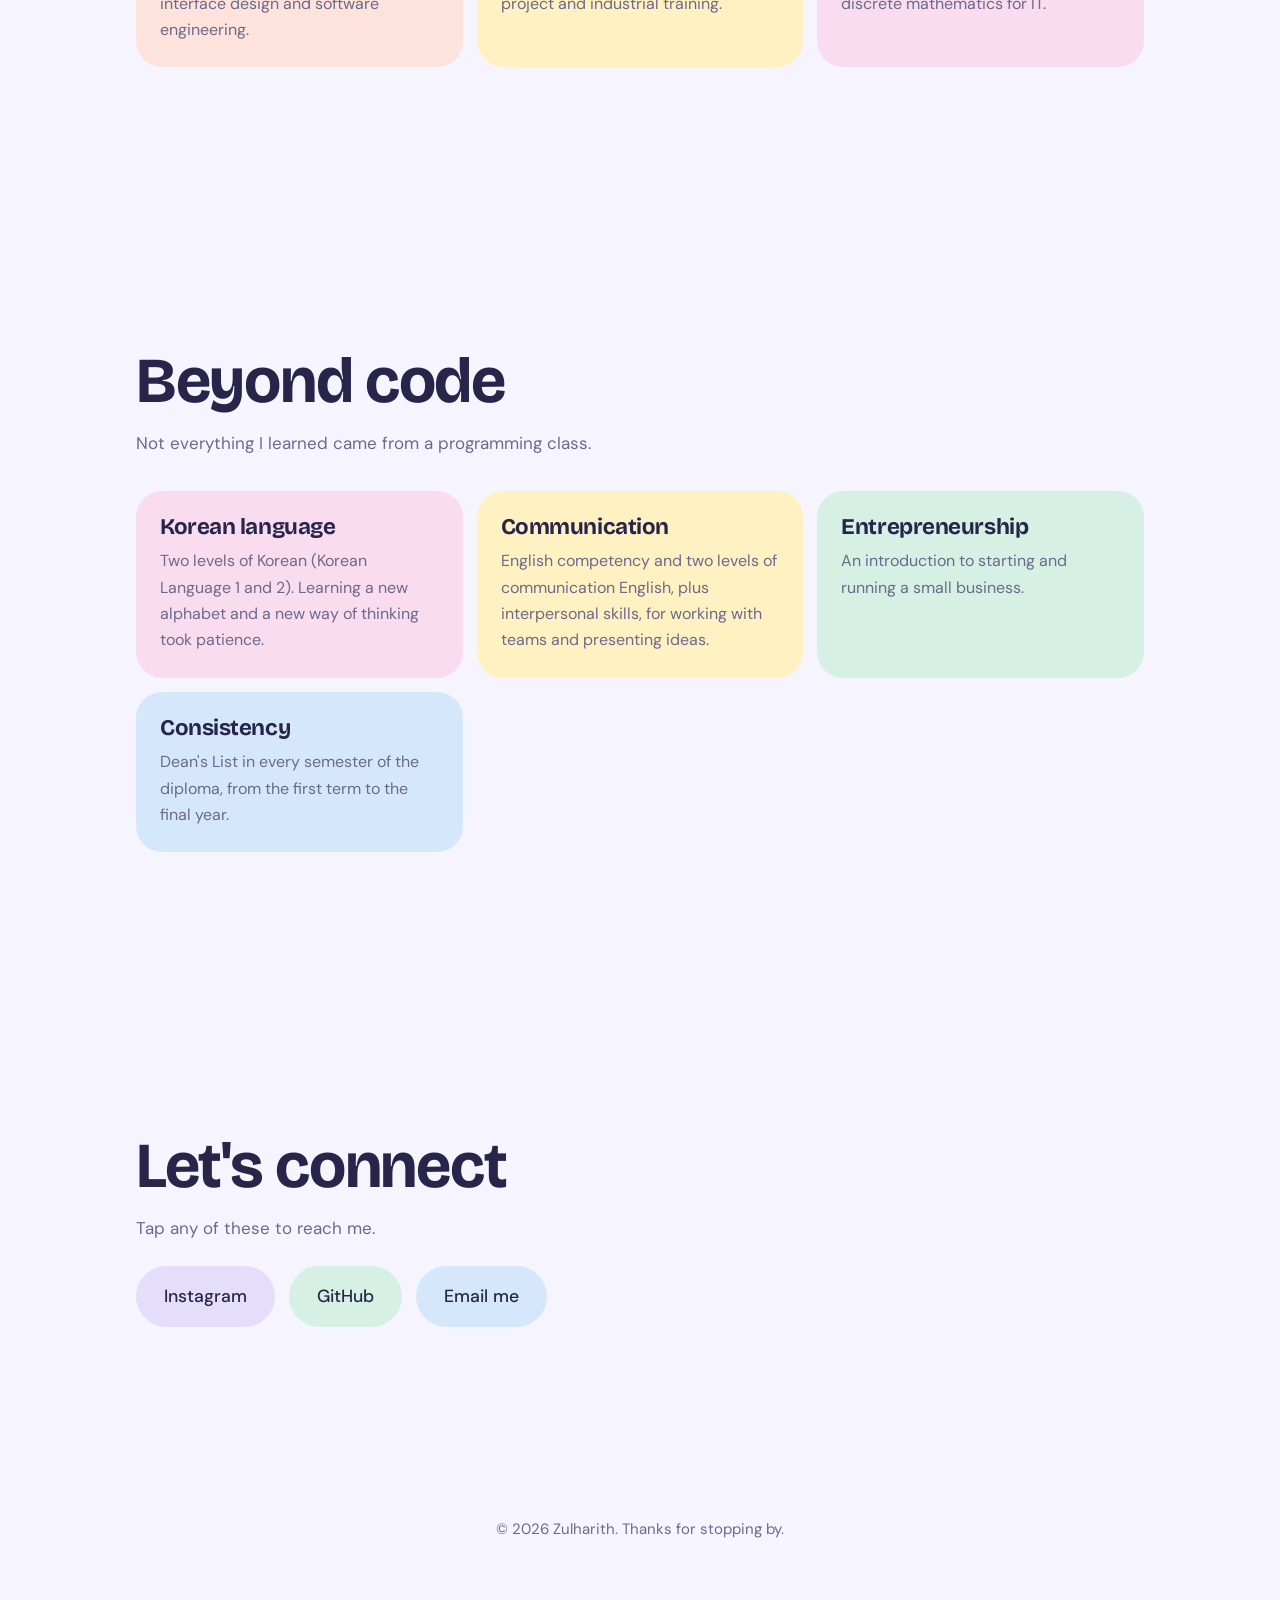
==== commit 88b5376b: "Update index.html" ====
--- a/index.html
+++ b/index.html
@@ -119,7 +119,7 @@
   <div>
     <p class="hi">Hello, welcome. I'm</p>
     <h1 aria-label="Zulharith" id="name"><span class="plain">Zulharith</span></h1>
-    <p class="tag">Diploma in Information Technology graduate. CGPA 3.76, Dean's List every semester.</p>
+    <p class="tag">Diploma in Information Technology graduate. Pursuing Bachelor in Cybersecurity Technology with Honours</p>
     <div class="btns">
       <a class="btn main" href="#journey">My diploma journey</a>
       <a class="btn alt" href="#connect">Contact me</a>
@@ -150,12 +150,12 @@
     <span class="muted" style="color:var(--muted);font-size:15px">Out of 4.00. Industrial training is graded pass or fail, so it has no GPA.</span>
     <div class="bars" id="bars">
       <div class="bar" style="--h:100%"><b>4.00</b><i></i><small>Sem 1</small></div>
-      <div class="bar" style="--h:89%"><b>3.56</b><i></i><small>Sem 2</small></div>
-      <div class="bar" style="--h:91%"><b>3.65</b><i></i><small>Sem 3</small></div>
+      <div class="bar" style="--h:70%"><b>3.56</b><i></i><small>Sem 2</small></div>
+      <div class="bar" style="--h:78%"><b>3.65</b><i></i><small>Sem 3</small></div>
       <div class="bar" style="--h:98.5%"><b>3.94</b><i></i><small>Sem 4</small></div>
       <div class="bar" style="--h:95.5%"><b>3.82</b><i></i><small>Sem 5</small></div>
-      <div class="bar" style="--h:90%"><b>3.59</b><i></i><small>Sem 6</small></div>
-      <div class="bar na" style="--h:30%"><b>Pass</b><i></i><small>Training</small></div>
+      <div class="bar" style="--h:75%"><b>3.59</b><i></i><small>Sem 6</small></div>
+      <div class="bar na" style="--h:100%"><b>Pass</b><i></i><small>Training</small></div>
     </div>
   </div>
 </section>
@@ -168,43 +168,36 @@
       <div class="hd"><h3>The starting line</h3><span class="gp">GPA 4.00</span></div>
       <div class="when">First term, 2023</div>
       <ul><li>Computer Architecture<b>A</b></li><li>Principles of IT<b>A</b></li><li>Ethics and Civilisation<b>A</b></li></ul>
-      <p>A perfect 4.00 in the first term, learning how computers work from the hardware up.</p>
     </div>
     <div class="step pre" style="--c:var(--mint)">
       <div class="hd"><h3>Learning to code</h3><span class="gp">GPA 3.56</span></div>
       <div class="when">Semester 2023/2024-1, October 2023</div>
       <ul><li>Fundamentals of Programming<b>A</b></li><li>Technical Mathematics 1<b>A</b></li><li>Korean Language 1<b>A</b></li><li>Competency English<b>B+</b></li><li>Intro to Entrepreneurship<b>B-</b></li></ul>
-      <p>My first real programming class, plus a new language that was not code.</p>
     </div>
     <div class="step pre" style="--c:var(--peach)">
       <div class="hd"><h3>Java and systems</h3><span class="gp">GPA 3.65</span></div>
       <div class="when">Semester 2023/2024-2, March 2024</div>
       <ul><li>Java Programming<b>A-</b></li><li>Operating System<b>A-</b></li><li>Technical Mathematics 2<b>A</b></li><li>Communication English 1<b>A-</b></li><li>Interpersonal Skills<b>A-</b></li><li>Korean Language 2<b>C+</b></li></ul>
-      <p>Object-oriented thinking with Java, and how an operating system manages everything underneath.</p>
     </div>
     <div class="step pre" style="--c:var(--butter)">
       <div class="hd"><h3>Building for the web</h3><span class="gp">GPA 3.94</span></div>
       <div class="when">Semester 2024/2025-1, October 2024</div>
       <ul><li>ASP.NET Web Programming<b>A</b></li><li>Database Systems<b>A</b></li><li>OO Systems Analysis and Design<b>A</b></li><li>Communication English 2<b>A</b></li><li>Islam in Malaysia<b>A</b></li><li>Discrete Mathematics for IT<b>A-</b></li></ul>
-      <p>My best semester. Databases, web programming and system design came together here.</p>
     </div>
     <div class="step pre" style="--c:var(--sky)">
       <div class="hd"><h3>Networks and project management</h3><span class="gp">GPA 3.82</span></div>
       <div class="when">Semester 2024/2025-2, March 2025</div>
       <ul><li>PHP Web Programming<b>A</b></li><li>Data Structure<b>A</b></li><li>IT Project Management<b>A</b></li><li>Computer Networks<b>A-</b></li><li>Interface Design<b>B+</b></li></ul>
-      <p>Backend skills in PHP, how data is organised, and how teams deliver projects on time.</p>
     </div>
     <div class="step pre" style="--c:var(--rose)">
       <div class="hd"><h3>Final year project</h3><span class="gp">GPA 3.59</span></div>
       <div class="when">Semester 2025/2026-1, October 2025</div>
       <ul><li>Final Year Project<b>A-</b></li><li>IoT Data Analytic<b>A</b></li><li>Software Engineering<b>B</b></li><li>Culture 1<b>S</b></li></ul>
-      <p>A six-credit capstone project, the biggest piece of work in the diploma, alongside IoT data analytics.</p>
     </div>
     <div class="step pre" style="--c:var(--lilac)">
       <div class="hd"><h3>Industrial training</h3><span class="gp">Passed</span></div>
       <div class="when">Semester 2025/2026-2, March 2026</div>
       <ul><li>Industrial Training, 9 credits<b>Pass</b></li></ul>
-      <p>A full semester working in industry, applying everything from the classroom. Diploma completed with 90 of 90 credits.</p>
     </div>
   </div>
 </section>
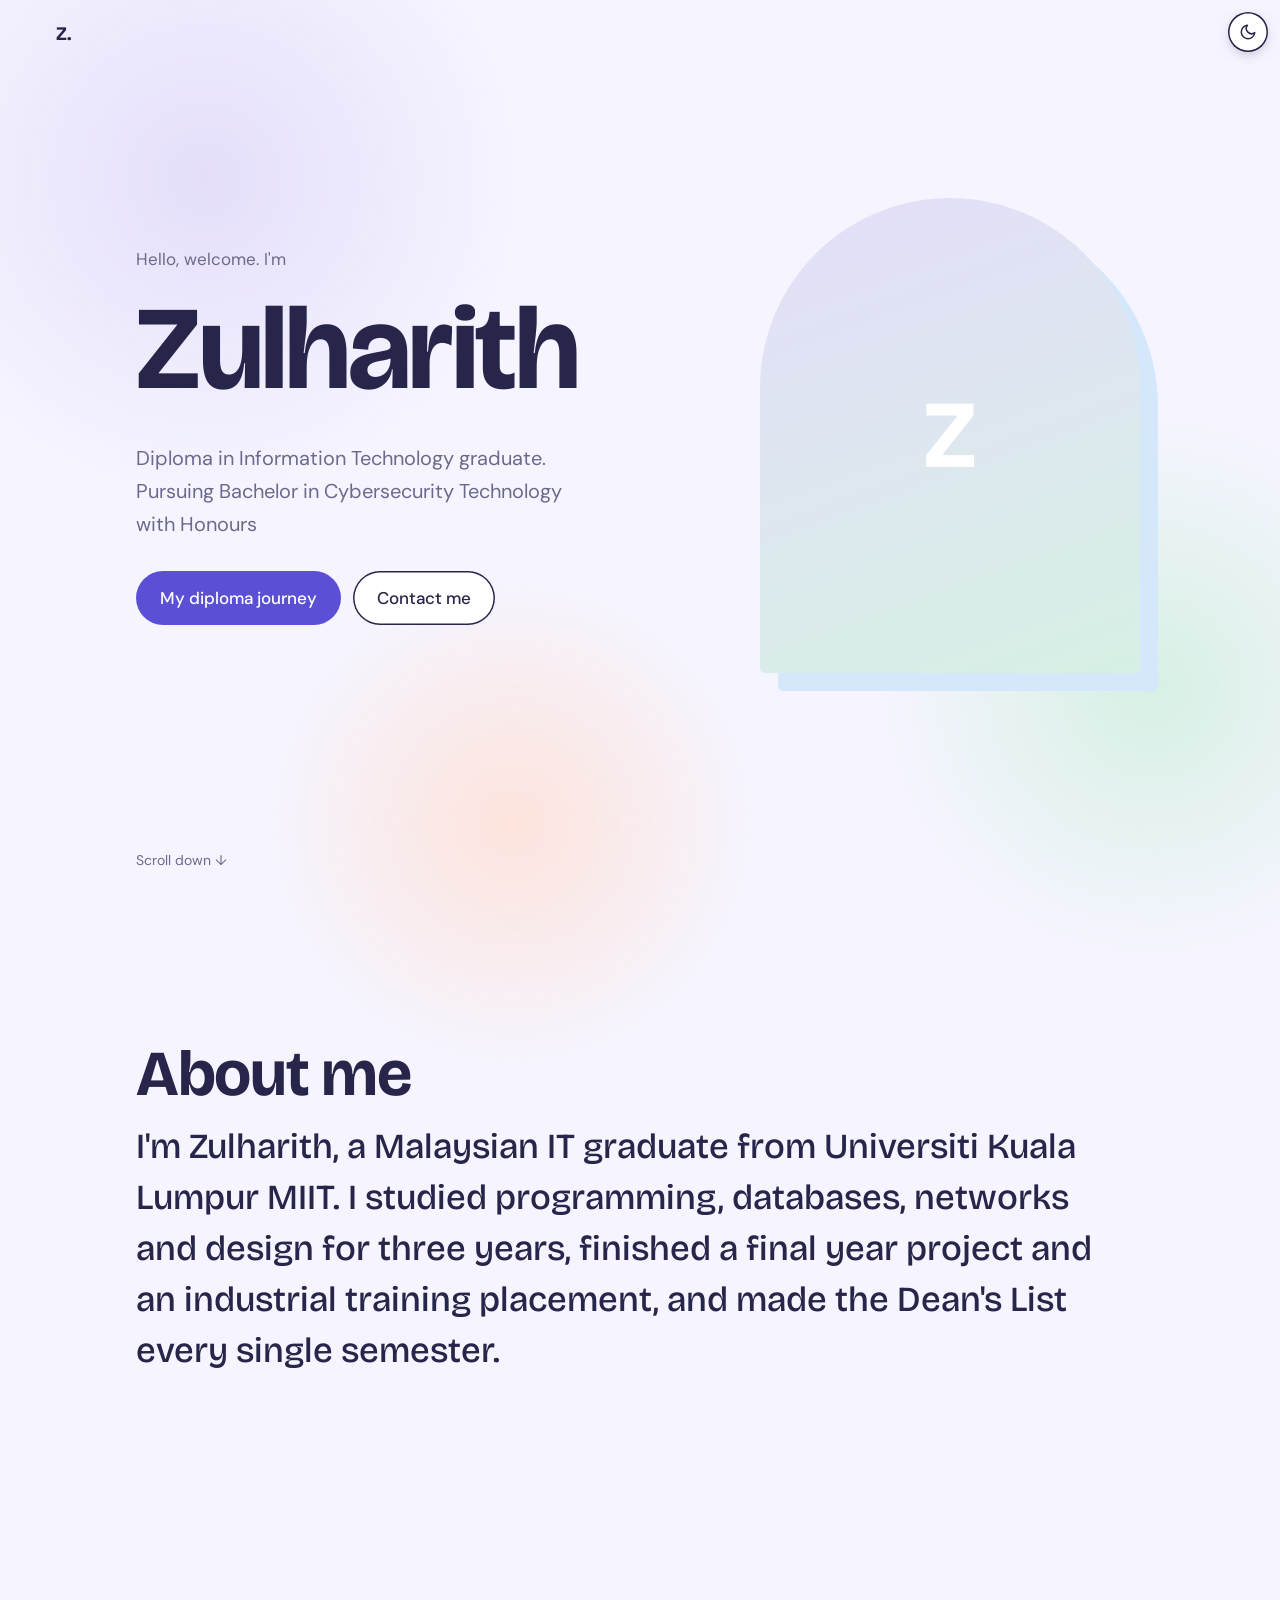
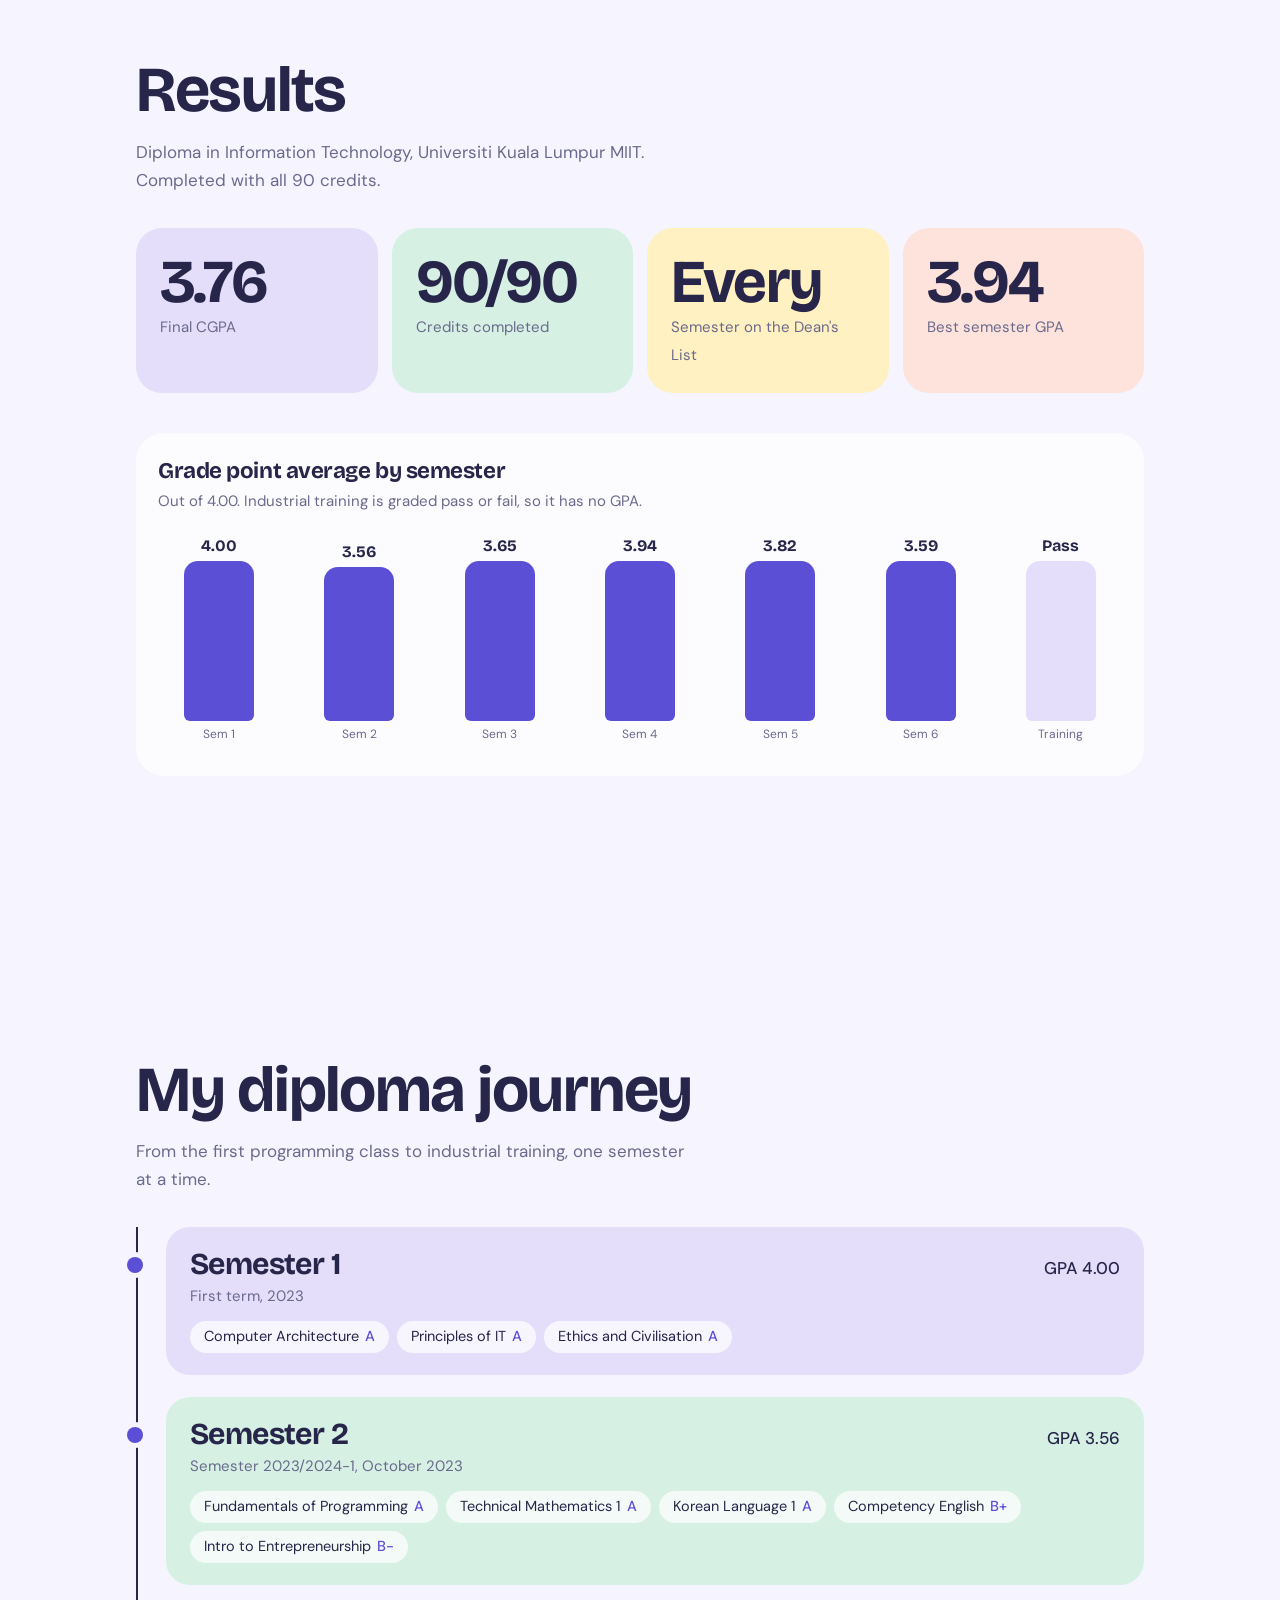
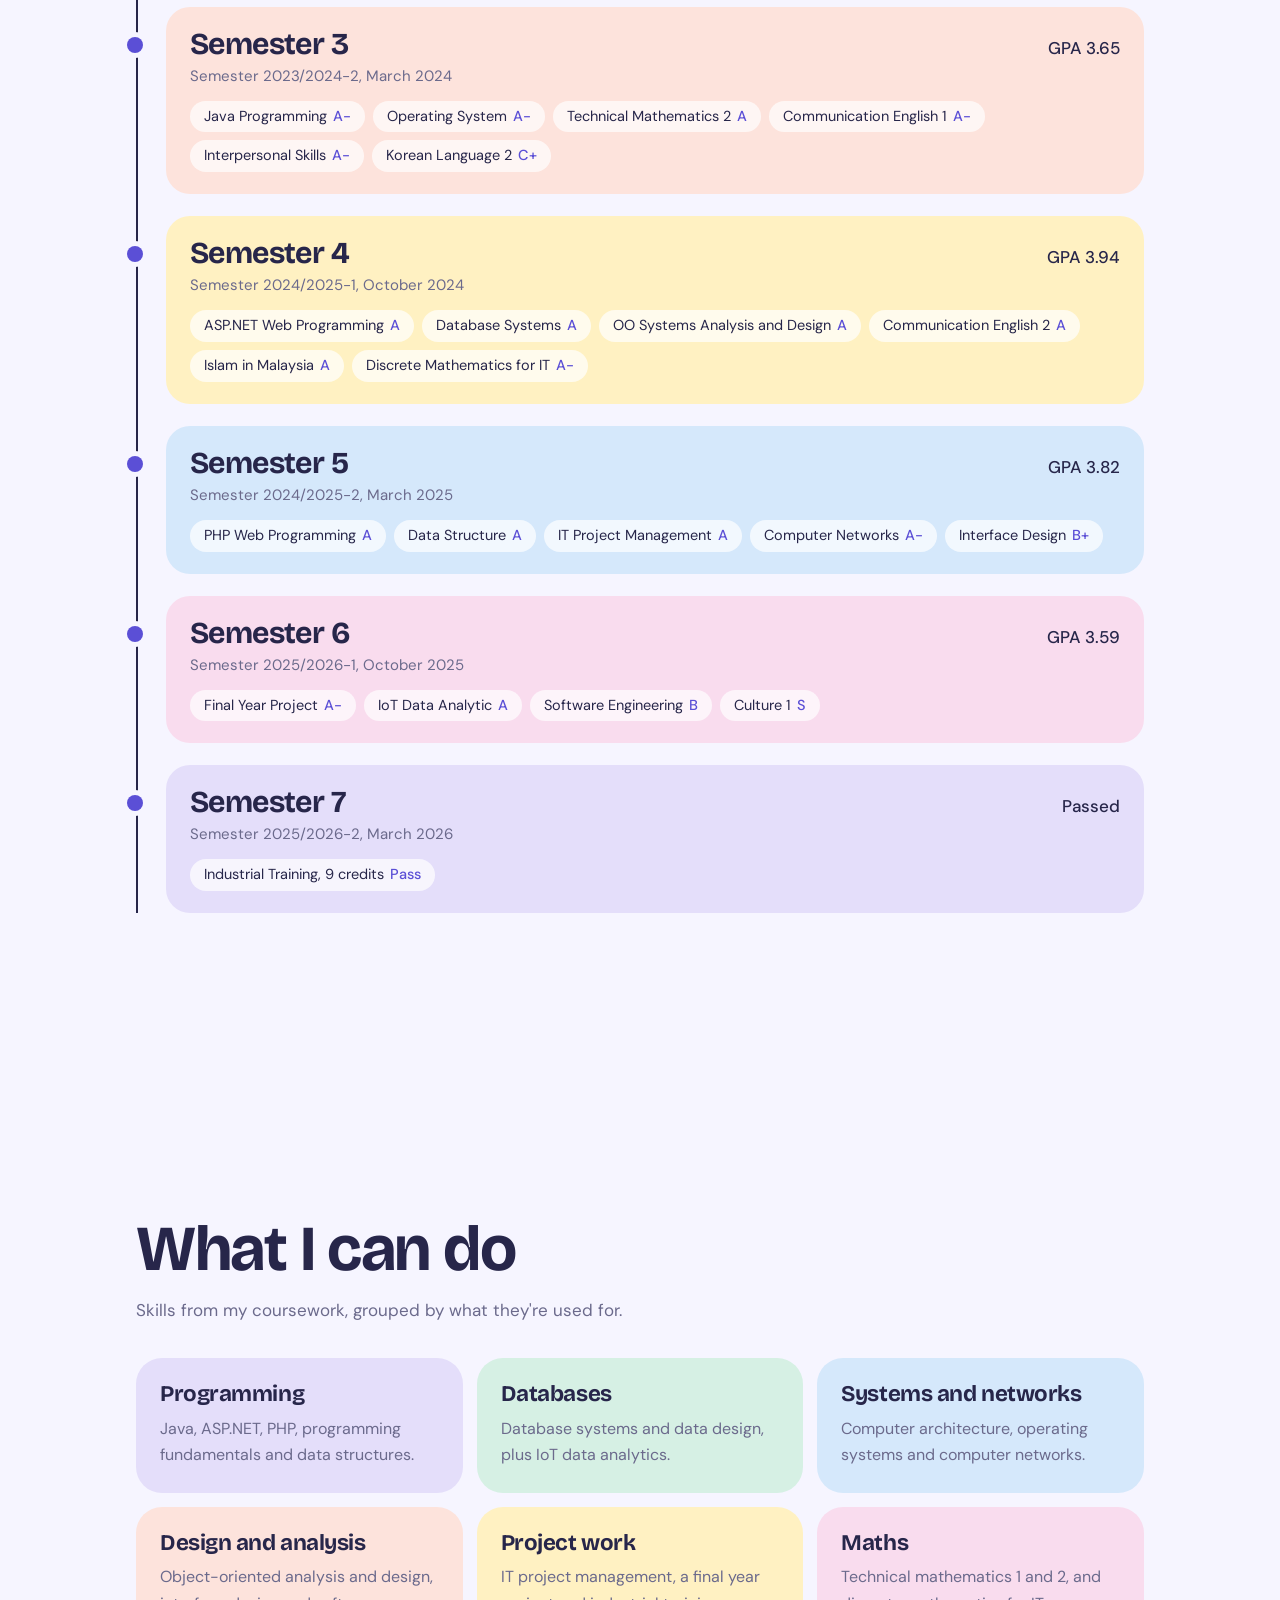
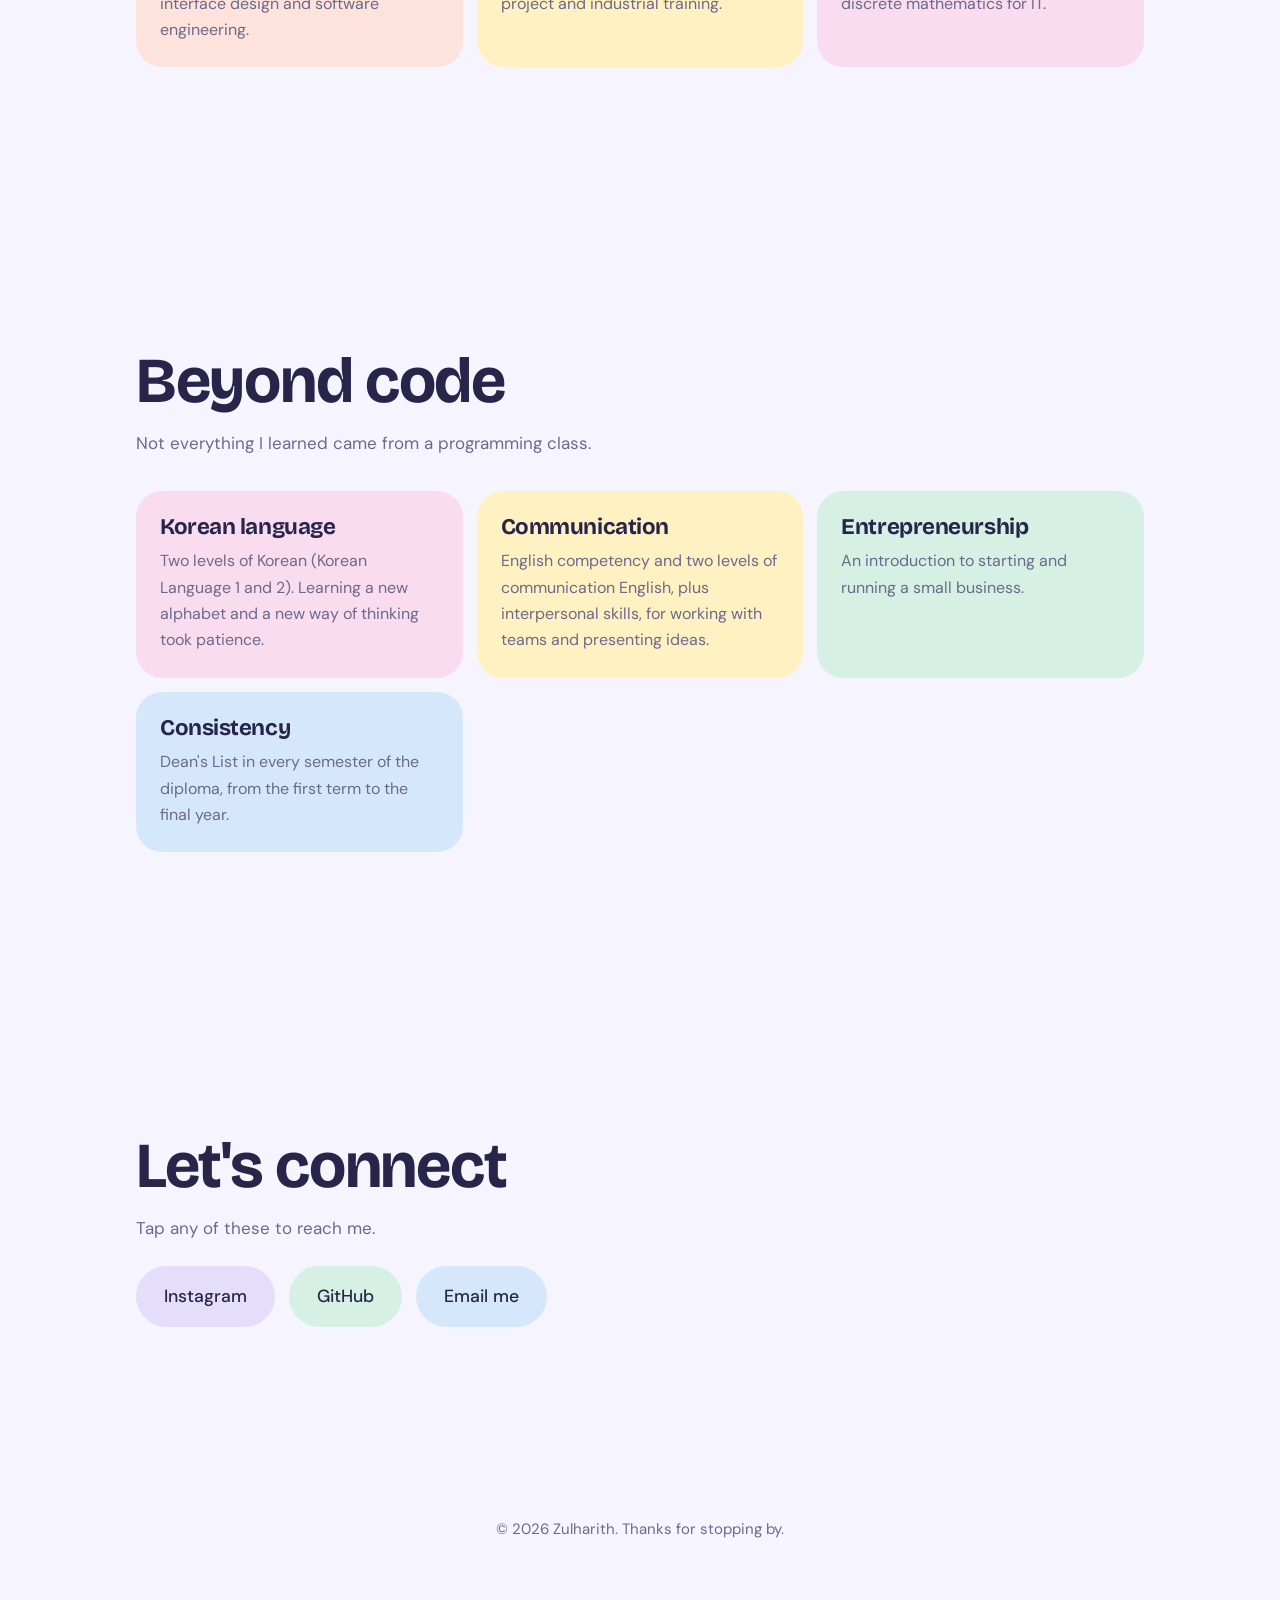
==== commit 4fb324fa: "Update index.html" ====
--- a/index.html
+++ b/index.html
@@ -165,37 +165,37 @@
   <p class="lead">From the first programming class to industrial training, one semester at a time.</p>
   <div class="tl">
     <div class="step pre" style="--c:var(--lilac)">
-      <div class="hd"><h3>The starting line</h3><span class="gp">GPA 4.00</span></div>
+      <div class="hd"><h3>Semester 1</h3><span class="gp">GPA 4.00</span></div>
       <div class="when">First term, 2023</div>
       <ul><li>Computer Architecture<b>A</b></li><li>Principles of IT<b>A</b></li><li>Ethics and Civilisation<b>A</b></li></ul>
     </div>
     <div class="step pre" style="--c:var(--mint)">
-      <div class="hd"><h3>Learning to code</h3><span class="gp">GPA 3.56</span></div>
+      <div class="hd"><h3>Semester 2</h3><span class="gp">GPA 3.56</span></div>
       <div class="when">Semester 2023/2024-1, October 2023</div>
       <ul><li>Fundamentals of Programming<b>A</b></li><li>Technical Mathematics 1<b>A</b></li><li>Korean Language 1<b>A</b></li><li>Competency English<b>B+</b></li><li>Intro to Entrepreneurship<b>B-</b></li></ul>
     </div>
     <div class="step pre" style="--c:var(--peach)">
-      <div class="hd"><h3>Java and systems</h3><span class="gp">GPA 3.65</span></div>
+      <div class="hd"><h3>Semester 3</h3><span class="gp">GPA 3.65</span></div>
       <div class="when">Semester 2023/2024-2, March 2024</div>
       <ul><li>Java Programming<b>A-</b></li><li>Operating System<b>A-</b></li><li>Technical Mathematics 2<b>A</b></li><li>Communication English 1<b>A-</b></li><li>Interpersonal Skills<b>A-</b></li><li>Korean Language 2<b>C+</b></li></ul>
     </div>
     <div class="step pre" style="--c:var(--butter)">
-      <div class="hd"><h3>Building for the web</h3><span class="gp">GPA 3.94</span></div>
+      <div class="hd"><h3>Semester 4</h3><span class="gp">GPA 3.94</span></div>
       <div class="when">Semester 2024/2025-1, October 2024</div>
       <ul><li>ASP.NET Web Programming<b>A</b></li><li>Database Systems<b>A</b></li><li>OO Systems Analysis and Design<b>A</b></li><li>Communication English 2<b>A</b></li><li>Islam in Malaysia<b>A</b></li><li>Discrete Mathematics for IT<b>A-</b></li></ul>
     </div>
     <div class="step pre" style="--c:var(--sky)">
-      <div class="hd"><h3>Networks and project management</h3><span class="gp">GPA 3.82</span></div>
+      <div class="hd"><h3>Semester 5</h3><span class="gp">GPA 3.82</span></div>
       <div class="when">Semester 2024/2025-2, March 2025</div>
       <ul><li>PHP Web Programming<b>A</b></li><li>Data Structure<b>A</b></li><li>IT Project Management<b>A</b></li><li>Computer Networks<b>A-</b></li><li>Interface Design<b>B+</b></li></ul>
     </div>
     <div class="step pre" style="--c:var(--rose)">
-      <div class="hd"><h3>Final year project</h3><span class="gp">GPA 3.59</span></div>
+      <div class="hd"><h3>Semester 6</h3><span class="gp">GPA 3.59</span></div>
       <div class="when">Semester 2025/2026-1, October 2025</div>
       <ul><li>Final Year Project<b>A-</b></li><li>IoT Data Analytic<b>A</b></li><li>Software Engineering<b>B</b></li><li>Culture 1<b>S</b></li></ul>
     </div>
     <div class="step pre" style="--c:var(--lilac)">
-      <div class="hd"><h3>Industrial training</h3><span class="gp">Passed</span></div>
+      <div class="hd"><h3>Semester 7</h3><span class="gp">Passed</span></div>
       <div class="when">Semester 2025/2026-2, March 2026</div>
       <ul><li>Industrial Training, 9 credits<b>Pass</b></li></ul>
     </div>
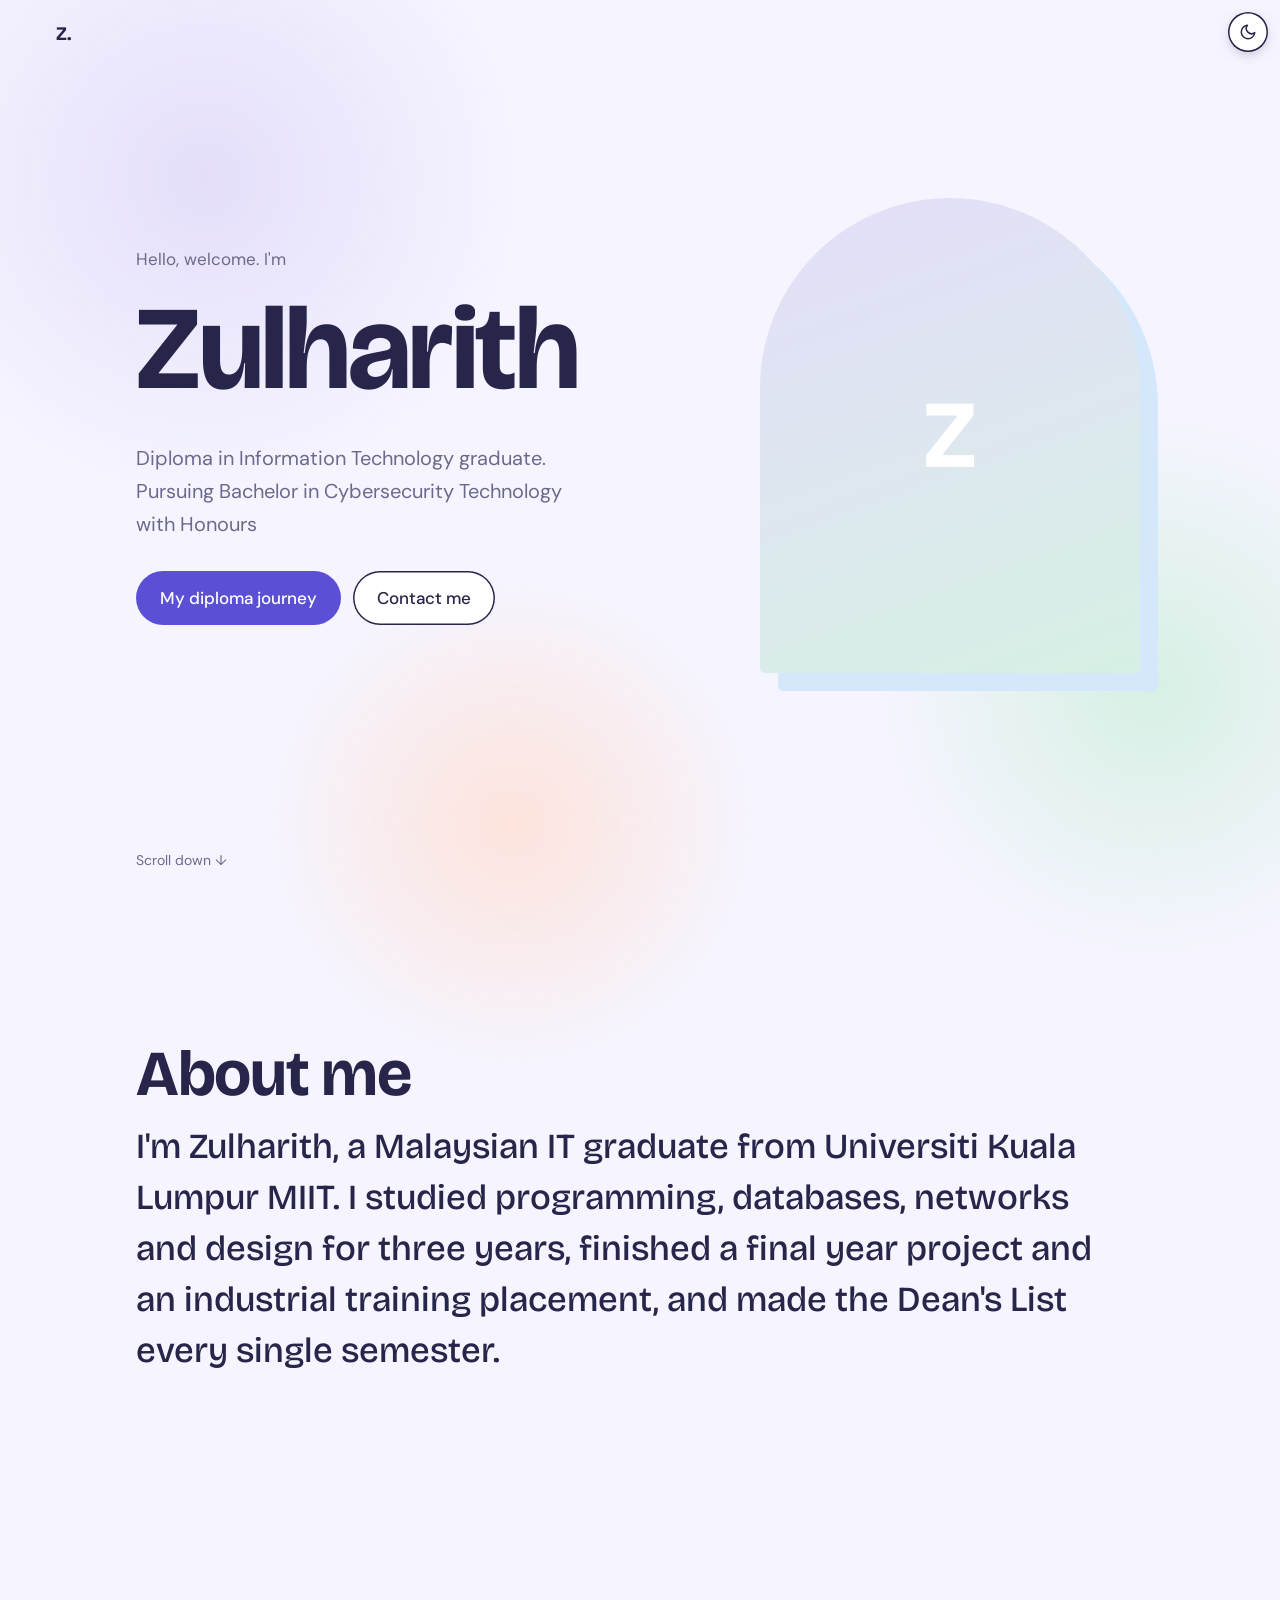
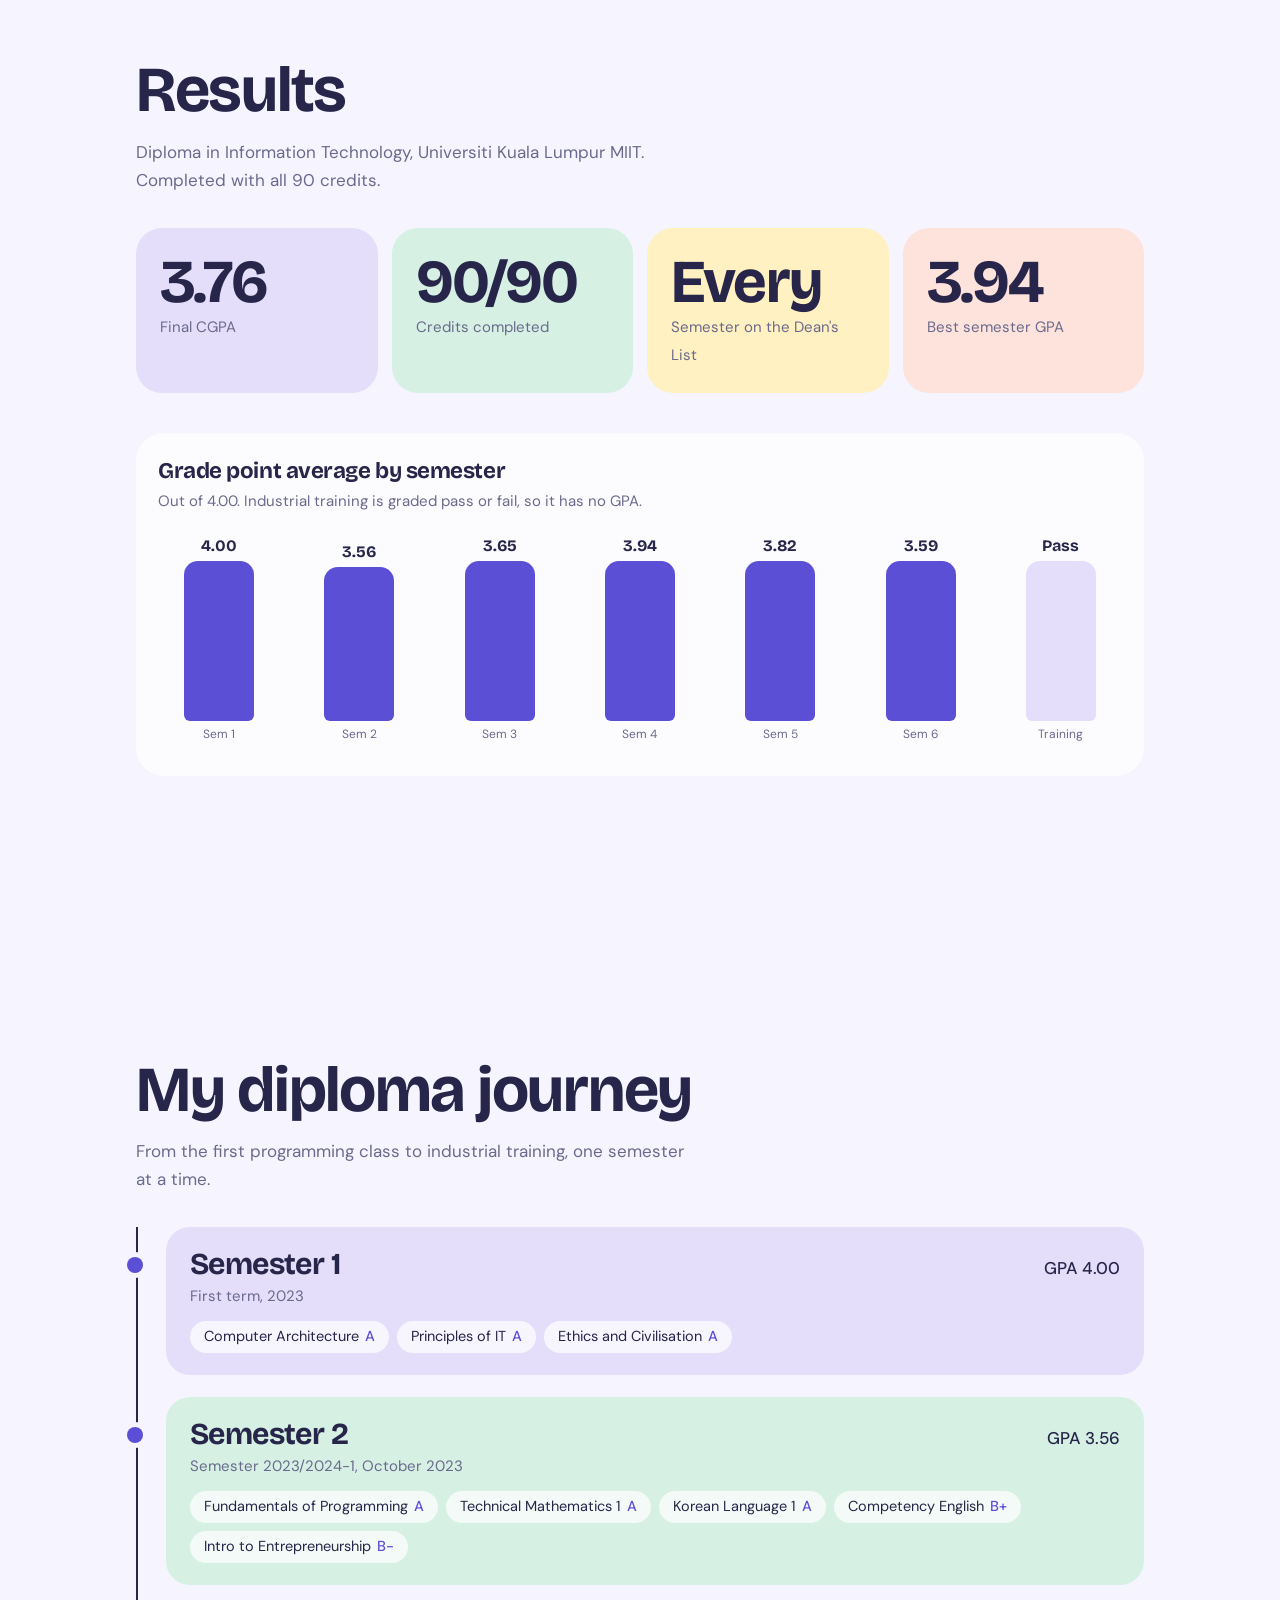
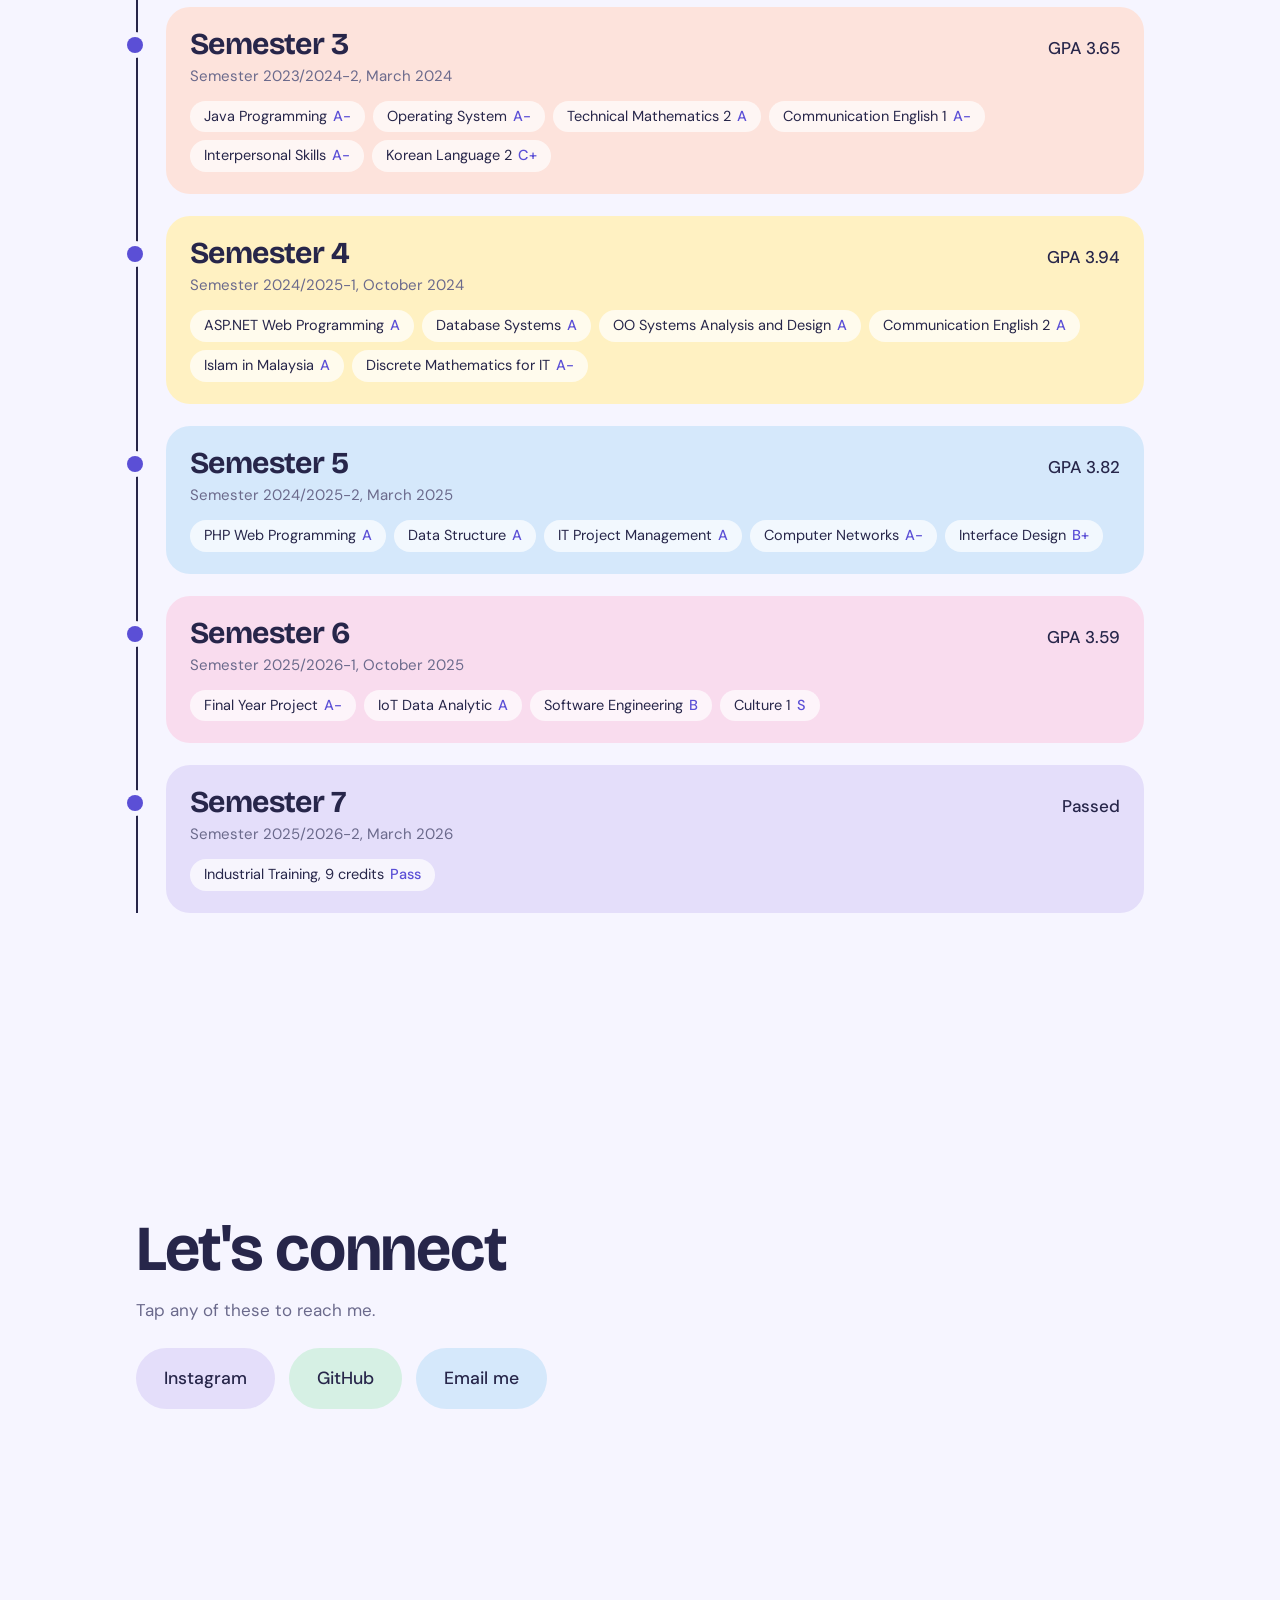
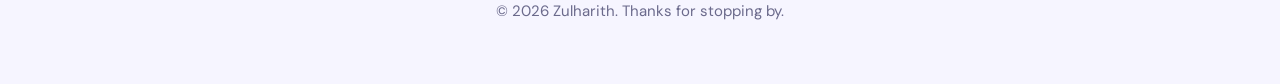
==== commit e86660e6: "Update index.html" ====
--- a/index.html
+++ b/index.html
@@ -126,7 +126,7 @@
     </div>
   </div>
   <div class="photo">
-    <div class="frame" id="frame">Z<img src="photo.jpg" alt="Photo of Zulharith" onerror="this.remove()"></div>
+    <div class="frame" id="frame">Z<img src="https://i.ibb.co/Kj0MHyfb/6230843983164805443.jpg" alt="Photo of Zulharith" onerror="this.remove()"></div>
   </div>
   <span class="scrollcue">Scroll down ↓</span>
 </section>
@@ -202,29 +202,6 @@
   </div>
 </section>
 
-<section id="skills" data-bg="#fdf6e8">
-  <h2>What I can do</h2>
-  <p class="lead">Skills from my coursework, grouped by what they're used for.</p>
-  <div class="skills">
-    <div class="sk pre" style="--c:var(--lilac)"><h3>Programming</h3><p>Java, ASP.NET, PHP, programming fundamentals and data structures.</p></div>
-    <div class="sk pre" style="--c:var(--mint)"><h3>Databases</h3><p>Database systems and data design, plus IoT data analytics.</p></div>
-    <div class="sk pre" style="--c:var(--sky)"><h3>Systems and networks</h3><p>Computer architecture, operating systems and computer networks.</p></div>
-    <div class="sk pre" style="--c:var(--peach)"><h3>Design and analysis</h3><p>Object-oriented analysis and design, interface design and software engineering.</p></div>
-    <div class="sk pre" style="--c:var(--butter)"><h3>Project work</h3><p>IT project management, a final year project and industrial training.</p></div>
-    <div class="sk pre" style="--c:var(--rose)"><h3>Maths</h3><p>Technical mathematics 1 and 2, and discrete mathematics for IT.</p></div>
-  </div>
-</section>
-
-<section id="beyond" data-bg="#fdf1ee">
-  <h2>Beyond code</h2>
-  <p class="lead">Not everything I learned came from a programming class.</p>
-  <div class="skills">
-    <div class="sk pre" style="--c:var(--rose)"><h3>Korean language</h3><p>Two levels of Korean (Korean Language 1 and 2). Learning a new alphabet and a new way of thinking took patience.</p></div>
-    <div class="sk pre" style="--c:var(--butter)"><h3>Communication</h3><p>English competency and two levels of communication English, plus interpersonal skills, for working with teams and presenting ideas.</p></div>
-    <div class="sk pre" style="--c:var(--mint)"><h3>Entrepreneurship</h3><p>An introduction to starting and running a small business.</p></div>
-    <div class="sk pre" style="--c:var(--sky)"><h3>Consistency</h3><p>Dean's List in every semester of the diploma, from the first term to the final year.</p></div>
-  </div>
-</section>
 
 <section id="connect" data-bg="#f6f0fb">
   <h2>Let's connect</h2>
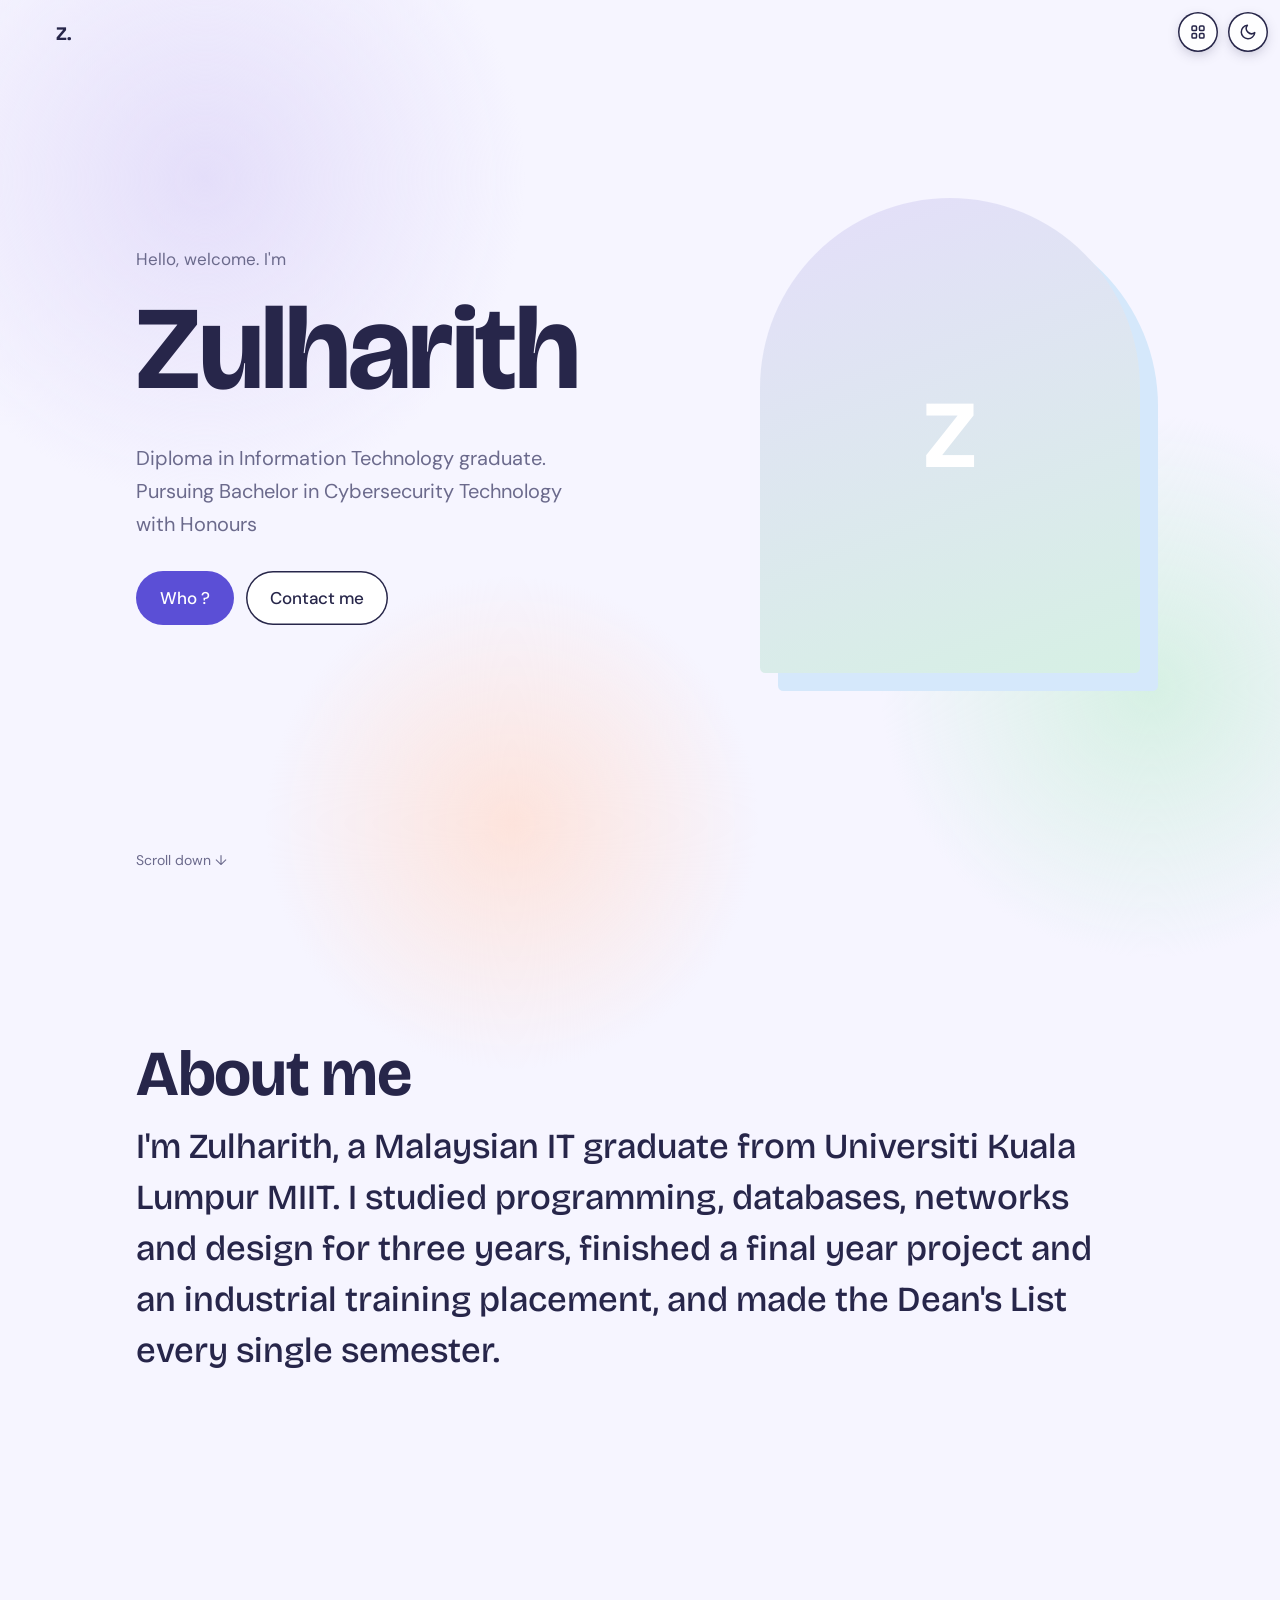
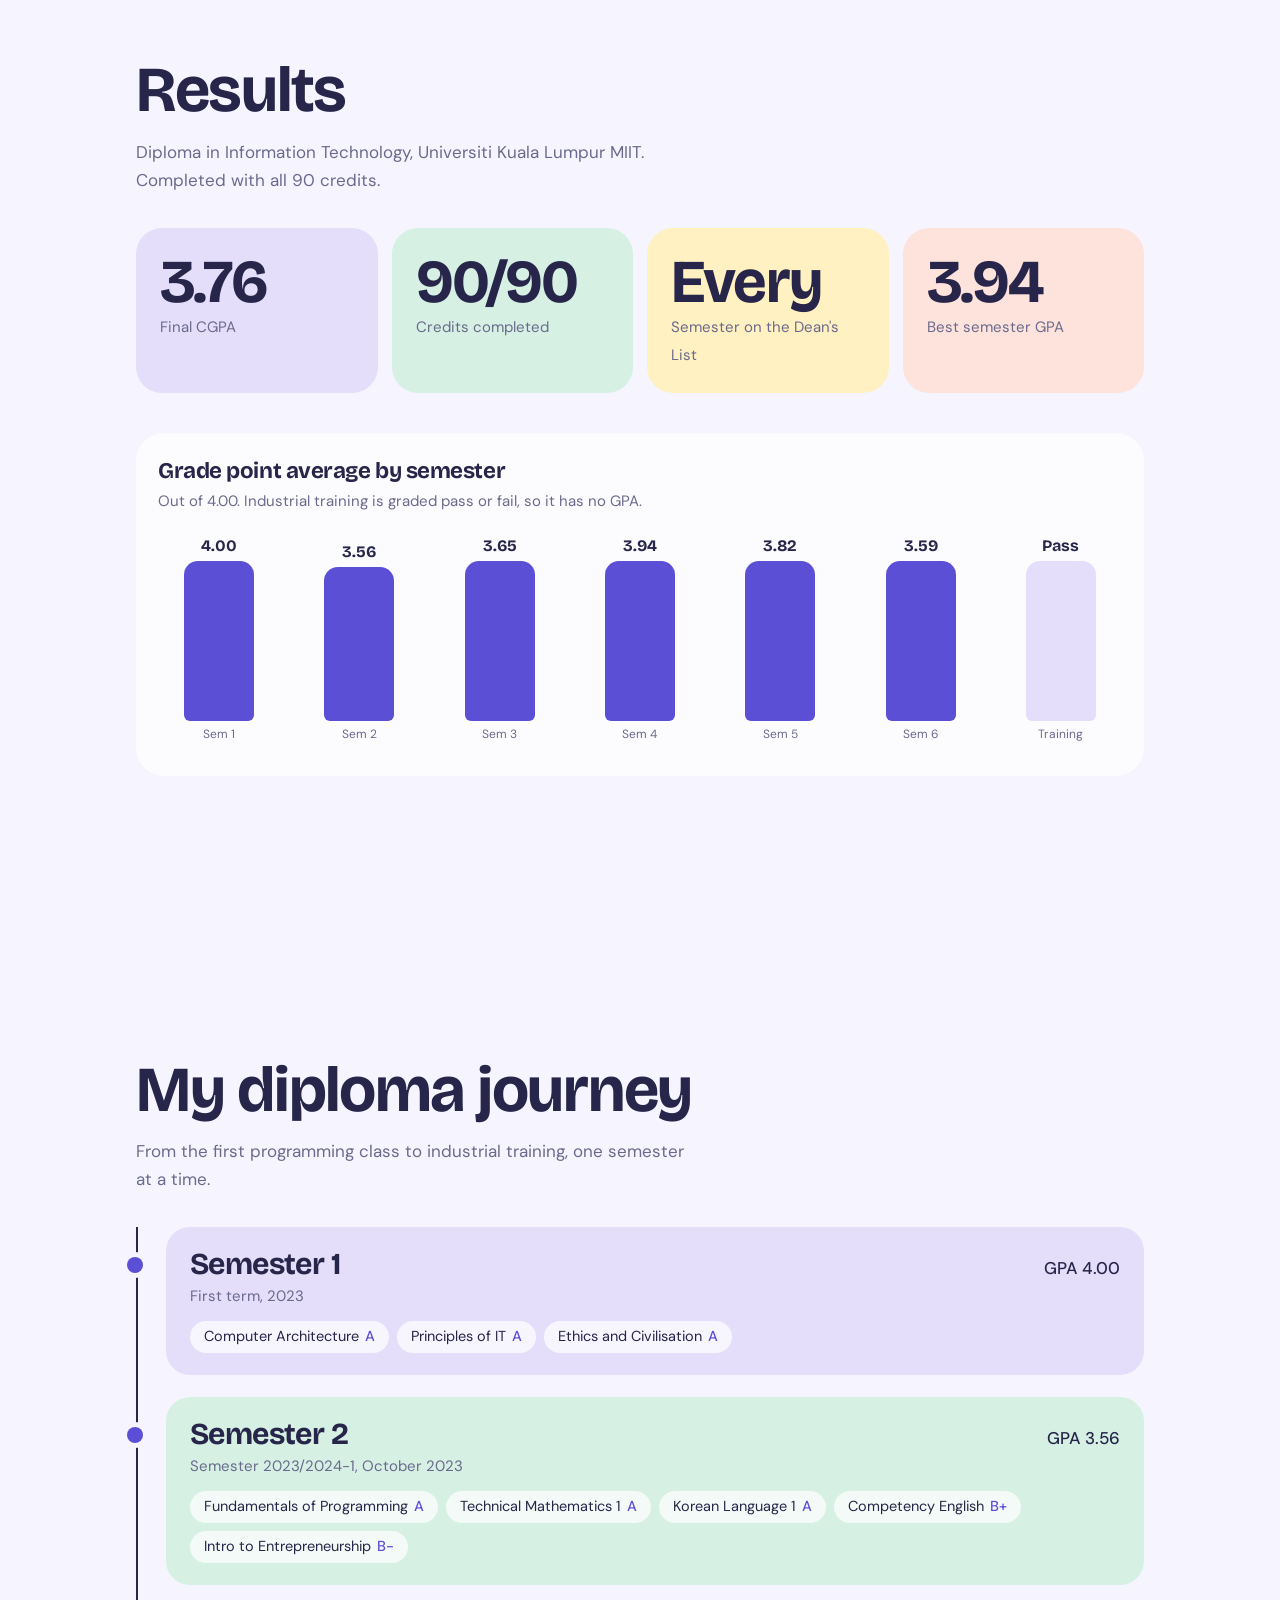
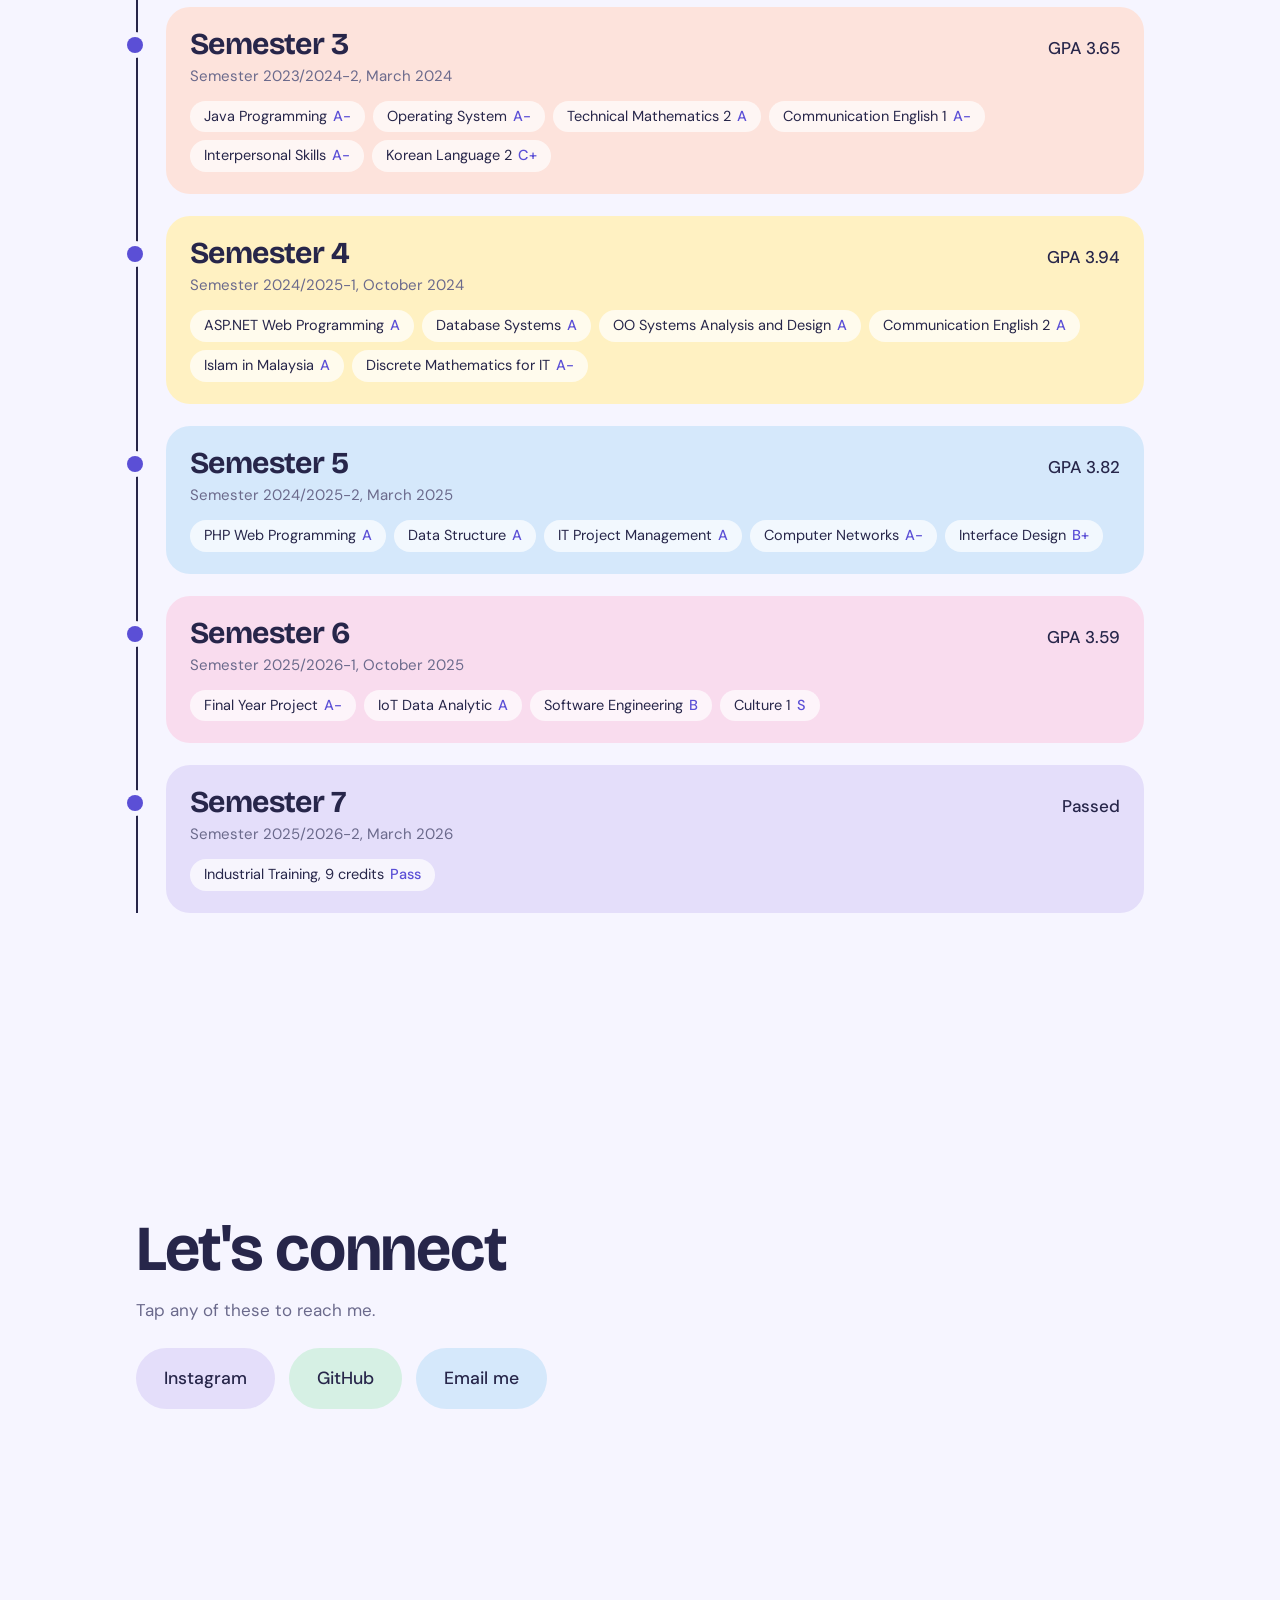
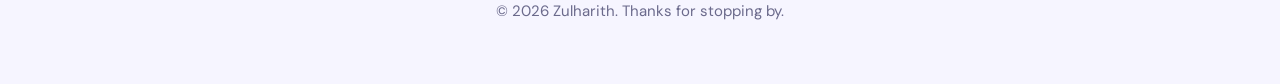
==== commit 8fb6c86e: "Update index.html" ====
--- a/index.html
+++ b/index.html
@@ -121,7 +121,7 @@
     <h1 aria-label="Zulharith" id="name"><span class="plain">Zulharith</span></h1>
     <p class="tag">Diploma in Information Technology graduate. Pursuing Bachelor in Cybersecurity Technology with Honours</p>
     <div class="btns">
-      <a class="btn main" href="#journey">My diploma journey</a>
+      <a class="btn main" href="#journey">Who ?</a>
       <a class="btn alt" href="#connect">Contact me</a>
     </div>
   </div>
